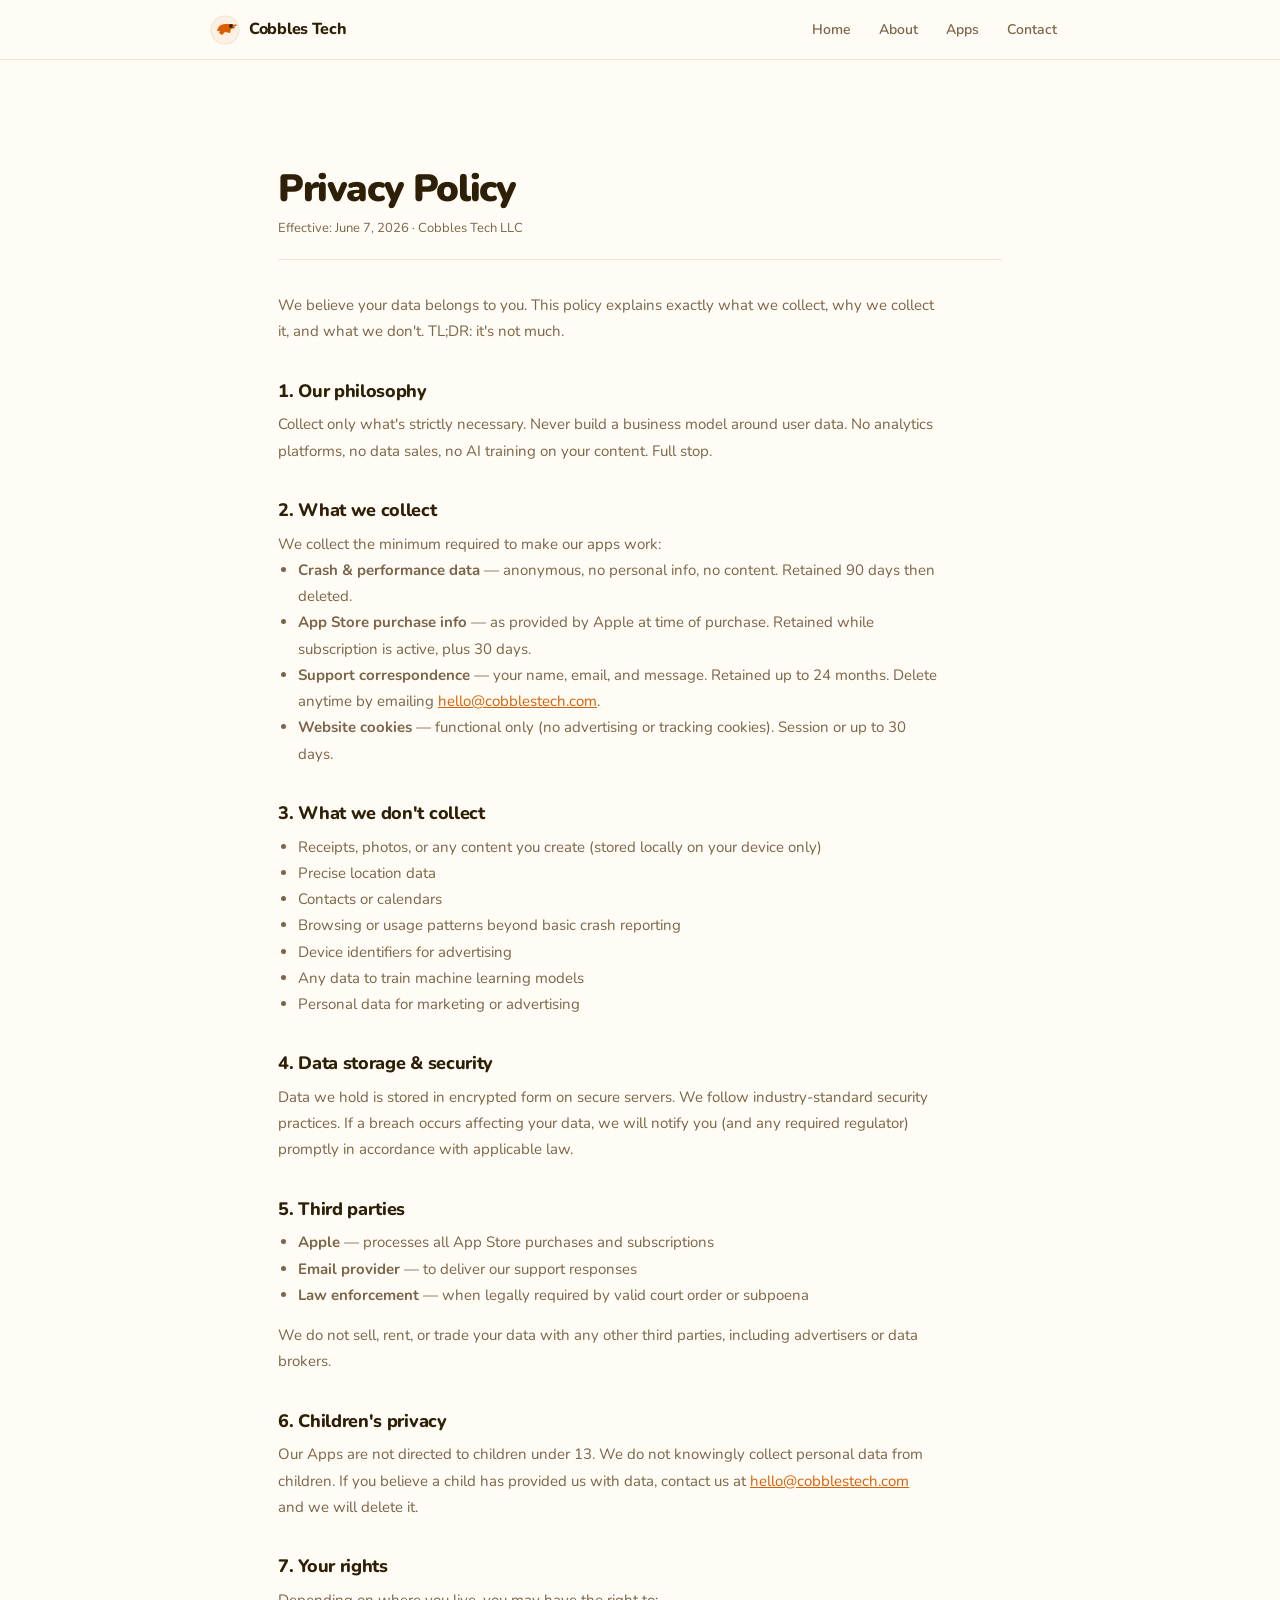
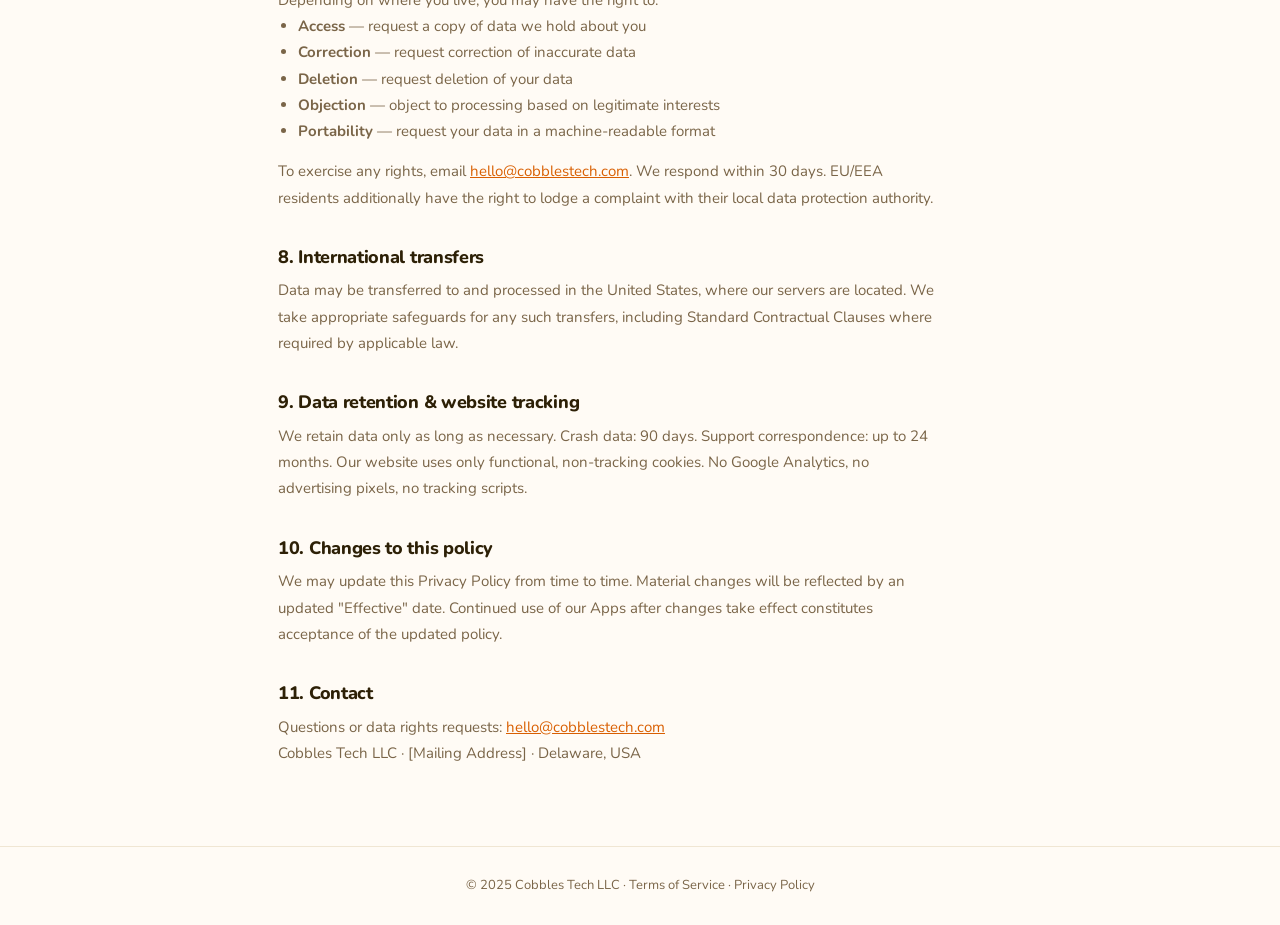
==== privacy.html @ bfa4f5b2 "Update effective date in privacy policy" ====
<!DOCTYPE html>
<html lang="en">
<head>
  <meta charset="UTF-8">
  <meta name="viewport" content="width=device-width, initial-scale=1.0">
  <title>Privacy Policy — Cobbles Tech</title>
  <meta name="description" content="Privacy Policy for Cobbles Tech LLC — what we collect, what we don't, and how we keep your data safe.">
  <link rel="preconnect" href="https://fonts.googleapis.com">
  <link href="https://fonts.googleapis.com/css2?family=Nunito:wght@400;500;600;700;800;900&display=swap" rel="stylesheet">
  <link rel="stylesheet" href="styles.css">
  <link rel="icon" href="data:image/svg+xml,<svg xmlns='http://www.w3.org/2000/svg' viewBox='0 0 32 32'><circle cx='16' cy='16' r='16' fill='%23D95F02'/><text y='22' x='4' font-size='18'>🐦</text></svg>">
</head>
<body>

<nav>
  <div class="nav-inner">
    <a href="index.html" class="nav-logo">
      <svg class="nav-logo-icon" viewBox="0 0 30 30" fill="none">
        <circle cx="15" cy="15" r="14" fill="#FEF0E3" stroke="#F0E6D3" stroke-width="1.2"/>
        <path d="M7 17c0-4.4 3.6-8 8-8h8l2 4-4 1-1 4-5-1-3 3-3-2 1-2H7z" fill="#D95F02"/>
        <circle cx="21" cy="11" r="2" fill="#2D2006"/>
        <path d="M23 11l3-1" stroke="#D95F02" stroke-width="1.4" stroke-linecap="round"/>
      </svg>
      Cobbles Tech
    </a>
    <ul class="nav-links">
      <li><a href="index.html">Home</a></li>
      <li><a href="index.html#about">About</a></li>
      <li><a href="index.html#apps">Apps</a></li>
      <li><a href="index.html#contact">Contact</a></li>
    </ul>
  </div>
</nav>

<div class="page-wrap">
<div style="max-width:780px;margin:0 auto;padding:calc(var(--nav-h) + 48px) 28px 80px;">

  <h1 style="font-size:38px;margin-bottom:8px;">Privacy Policy</h1>
  <p style="font-size:13px;color:var(--text-muted);margin-bottom:32px;padding-bottom:20px;border-bottom:1px solid var(--border);">
    Effective: June 7, 2026 · Cobbles Tech LLC
  </p>

  <div style="font-size:15px;color:var(--text-muted);line-height:1.75;max-width:660px;">

    <p>We believe your data belongs to you. This policy explains exactly what we collect, why we collect it, and what we don't. TL;DR: it's not much.</p>

    <h2 style="font-size:18px;font-weight:800;letter-spacing:-0.3px;color:var(--text);margin-top:36px;margin-bottom:10px;">1. Our philosophy</h2>
    <p>Collect only what's strictly necessary. Never build a business model around user data. No analytics platforms, no data sales, no AI training on your content. Full stop.</p>

    <h2 style="font-size:18px;font-weight:800;letter-spacing:-0.3px;color:var(--text);margin-top:36px;margin-bottom:10px;">2. What we collect</h2>
    <p>We collect the minimum required to make our apps work:</p>
    <ul style="padding-left:20px;margin-bottom:14px;">
      <li><strong>Crash & performance data</strong> — anonymous, no personal info, no content. Retained 90 days then deleted.</li>
      <li><strong>App Store purchase info</strong> — as provided by Apple at time of purchase. Retained while subscription is active, plus 30 days.</li>
      <li><strong>Support correspondence</strong> — your name, email, and message. Retained up to 24 months. Delete anytime by emailing <a href="mailto:hello@cobblestech.com" style="color:var(--accent);">hello@cobblestech.com</a>.</li>
      <li><strong>Website cookies</strong> — functional only (no advertising or tracking cookies). Session or up to 30 days.</li>
    </ul>

    <h2 style="font-size:18px;font-weight:800;letter-spacing:-0.3px;color:var(--text);margin-top:36px;margin-bottom:10px;">3. What we don't collect</h2>
    <ul style="padding-left:20px;margin-bottom:14px;">
      <li>Receipts, photos, or any content you create (stored locally on your device only)</li>
      <li>Precise location data</li>
      <li>Contacts or calendars</li>
      <li>Browsing or usage patterns beyond basic crash reporting</li>
      <li>Device identifiers for advertising</li>
      <li>Any data to train machine learning models</li>
      <li>Personal data for marketing or advertising</li>
    </ul>

    <h2 style="font-size:18px;font-weight:800;letter-spacing:-0.3px;color:var(--text);margin-top:36px;margin-bottom:10px;">4. Data storage & security</h2>
    <p>Data we hold is stored in encrypted form on secure servers. We follow industry-standard security practices. If a breach occurs affecting your data, we will notify you (and any required regulator) promptly in accordance with applicable law.</p>

    <h2 style="font-size:18px;font-weight:800;letter-spacing:-0.3px;color:var(--text);margin-top:36px;margin-bottom:10px;">5. Third parties</h2>
    <ul style="padding-left:20px;margin-bottom:14px;">
      <li><strong>Apple</strong> — processes all App Store purchases and subscriptions</li>
      <li><strong>Email provider</strong> — to deliver our support responses</li>
      <li><strong>Law enforcement</strong> — when legally required by valid court order or subpoena</li>
    </ul>
    <p>We do not sell, rent, or trade your data with any other third parties, including advertisers or data brokers.</p>

    <h2 style="font-size:18px;font-weight:800;letter-spacing:-0.3px;color:var(--text);margin-top:36px;margin-bottom:10px;">6. Children's privacy</h2>
    <p>Our Apps are not directed to children under 13. We do not knowingly collect personal data from children. If you believe a child has provided us with data, contact us at <a href="mailto:hello@cobblestech.com" style="color:var(--accent);">hello@cobblestech.com</a> and we will delete it.</p>

    <h2 style="font-size:18px;font-weight:800;letter-spacing:-0.3px;color:var(--text);margin-top:36px;margin-bottom:10px;">7. Your rights</h2>
    <p>Depending on where you live, you may have the right to:</p>
    <ul style="padding-left:20px;margin-bottom:14px;">
      <li><strong>Access</strong> — request a copy of data we hold about you</li>
      <li><strong>Correction</strong> — request correction of inaccurate data</li>
      <li><strong>Deletion</strong> — request deletion of your data</li>
      <li><strong>Objection</strong> — object to processing based on legitimate interests</li>
      <li><strong>Portability</strong> — request your data in a machine-readable format</li>
    </ul>
    <p>To exercise any rights, email <a href="mailto:hello@cobblestech.com" style="color:var(--accent);">hello@cobblestech.com</a>. We respond within 30 days. EU/EEA residents additionally have the right to lodge a complaint with their local data protection authority.</p>

    <h2 style="font-size:18px;font-weight:800;letter-spacing:-0.3px;color:var(--text);margin-top:36px;margin-bottom:10px;">8. International transfers</h2>
    <p>Data may be transferred to and processed in the United States, where our servers are located. We take appropriate safeguards for any such transfers, including Standard Contractual Clauses where required by applicable law.</p>

    <h2 style="font-size:18px;font-weight:800;letter-spacing:-0.3px;color:var(--text);margin-top:36px;margin-bottom:10px;">9. Data retention & website tracking</h2>
    <p>We retain data only as long as necessary. Crash data: 90 days. Support correspondence: up to 24 months. Our website uses only functional, non-tracking cookies. No Google Analytics, no advertising pixels, no tracking scripts.</p>

    <h2 style="font-size:18px;font-weight:800;letter-spacing:-0.3px;color:var(--text);margin-top:36px;margin-bottom:10px;">10. Changes to this policy</h2>
    <p>We may update this Privacy Policy from time to time. Material changes will be reflected by an updated "Effective" date. Continued use of our Apps after changes take effect constitutes acceptance of the updated policy.</p>

    <h2 style="font-size:18px;font-weight:800;letter-spacing:-0.3px;color:var(--text);margin-top:36px;margin-bottom:10px;">11. Contact</h2>
    <p>Questions or data rights requests: <a href="mailto:hello@cobblestech.com" style="color:var(--accent);">hello@cobblestech.com</a></p>
    <p>Cobbles Tech LLC · [Mailing Address] · Delaware, USA</p>

  </div>
</div>
</div>

<footer>
  <p>© 2025 Cobbles Tech LLC · <a href="terms.html">Terms of Service</a> · <a href="privacy.html">Privacy Policy</a></p>
</footer>

<script src="main.js"></script>
</body>
</html>
---- styles.css ----
/* ─── Reset ──────────────────────────────────────────────── */
*, *::before, *::after { box-sizing: border-box; margin: 0; padding: 0; }

:root {
  --bg: #FFFBF5;
  --surface: #FFFFFF;
  --surface-2: #FFF8EE;
  --border: #F0E6D3;
  --text: #2D2006;
  --text-muted: #7A6548;
  --text-light: #A89070;
  --accent: #D95F02;
  --accent-hover: #BF5000;
  --accent-light: #FEF0E3;
  --accent-mid: rgba(217,95,2,0.12);
  --nav-bg: rgba(255,251,245,0.93);
  --font: 'Nunito', -apple-system, BlinkMacSystemFont, sans-serif;
  --radius: 16px;
  --radius-sm: 10px;
  --nav-h: 60px;
  --max-w: 860px;
  --section-pad: 80px;
}

html { scroll-behavior: smooth; scroll-padding-top: calc(var(--nav-h) + 16px); }

body {
  font-family: var(--font);
  background: var(--bg);
  color: var(--text);
  line-height: 1.65;
  -webkit-font-smoothing: antialiased;
}

/* ─── Navigation ─────────────────────────────────────────── */
nav {
  position: fixed;
  top: 0; left: 0; right: 0;
  height: var(--nav-h);
  background: var(--nav-bg);
  backdrop-filter: blur(12px);
  -webkit-backdrop-filter: blur(12px);
  border-bottom: 1px solid var(--border);
  z-index: 100;
  display: flex;
  align-items: center;
  padding: 0 28px;
}

.nav-inner {
  max-width: var(--max-w);
  margin: 0 auto;
  width: 100%;
  display: flex;
  align-items: center;
  justify-content: space-between;
}

.nav-logo {
  display: flex;
  align-items: center;
  gap: 9px;
  font-size: 16px;
  font-weight: 800;
  color: var(--text);
  text-decoration: none;
  letter-spacing: -0.3px;
}

.nav-logo-icon {
  width: 30px;
  height: 30px;
}

.nav-links {
  display: flex;
  gap: 2px;
  list-style: none;
}

.nav-links a {
  font-size: 14px;
  font-weight: 600;
  color: var(--text-muted);
  text-decoration: none;
  padding: 6px 13px;
  border-radius: var(--radius-sm);
  transition: color 0.15s, background 0.15s;
}

.nav-links a:hover { color: var(--text); background: var(--surface); }
.nav-links a.active { color: var(--accent); background: var(--accent-light); }

/* ─── Layout helpers ─────────────────────────────────────── */
.page-wrap { padding-top: var(--nav-h); }

.container {
  max-width: var(--max-w);
  margin: 0 auto;
  padding: 0 28px;
}

/* ─── Section base ───────────────────────────────────────── */
section { padding: var(--section-pad) 0; }

/* ─── Hero ───────────────────────────────────────────────── */
#hero {
  padding: 100px 0 72px;
  text-align: center;
}

.hero-badge {
  display: inline-flex;
  align-items: center;
  gap: 6px;
  background: var(--accent-light);
  color: var(--accent);
  font-size: 11px;
  font-weight: 800;
  letter-spacing:  0.8px;
  text-transform: uppercase;
  padding: 5px 14px;
  border-radius: 50px;
  margin-bottom: 24px;
  border: 1.5px solid rgba(217,95,2,0.2);
}

.hero-mascot {
  margin: 0 auto 24px;
  width: 100px;
  height: 100px;
}

h1 {
  font-size: 48px;
  font-weight: 900;
  letter-spacing: -1.4px;
  line-height: 1.1;
  margin-bottom: 16px;
}

.hero-sub {
  font-size: 19px;
  color: var(--text-muted);
  max-width: 480px;
  margin: 0 auto 32px;
  line-height: 1.6;
  font-weight: 500;
}

/* ─── Buttons ────────────────────────────────────────────── */
.btn {
  display: inline-flex;
  align-items: center;
  gap: 8px;
  padding: 11px 22px;
  border-radius: 50px;
  font-size: 15px;
  font-weight: 700;
  text-decoration: none;
  transition: background 0.15s, transform 0.1s, box-shadow 0.15s;
  cursor: pointer;
  border: none;
  font-family: var(--font);
}

.btn-primary {
  background: var(--accent);
  color: #fff;
  box-shadow: 0 2px 10px rgba(217,95,2,0.28);
}
.btn-primary:hover {
  background: var(--accent-hover);
  text-decoration: none;
  transform: translateY(-1px);
  box-shadow: 0 4px 16px rgba(217,95,2,0.35);
}

.btn-outline {
  background: transparent;
  color: var(--text);
  border: 2px solid var(--border);
}
.btn-outline:hover {
  background: var(--surface);
  border-color: #d4c0a0;
  text-decoration: none;
}

.btn-group { display: flex; flex-wrap: wrap; gap: 10px; margin-top: 28px; }

/* ─── Section headings ───────────────────────────────────── */
.section-label {
  display: inline-flex;
  align-items: center;
  gap: 6px;
  font-size: 11px;
  font-weight: 800;
  letter-spacing: 0.8px;
  text-transform: uppercase;
  color: var(--accent);
  margin-bottom: 10px;
}

h2 {
  font-size: 32px;
  font-weight: 900;
  letter-spacing: -0.8px;
  line-height: 1.15;
  color: var(--text);
  margin-bottom: 14px;
}

.section-lead {
  font-size: 17px;
  color: var(--text-muted);
  line-height: 1.65;
  max-width: 560px;
  margin-bottom: 36px;
  font-weight: 500;
}

/* ─── About section ──────────────────────────────────────── */
#about { background: var(--surface); border-top: 1px solid var(--border); border-bottom: 1px solid var(--border); }

.about-body {
  display: grid;
  grid-template-columns: 1fr 1fr;
  gap: 48px;
  align-items: start;
}

.about-text p {
  font-size: 15px;
  color: var(--text-muted);
  line-height: 1.7;
  margin-bottom: 14px;
}
.about-text p:last-child { margin-bottom: 0; }

.values-grid {
  display: grid;
  grid-template-columns: 1fr 1fr;
  gap: 12px;
}

.value-card {
  background: var(--accent-light);
  border: 1.5px solid rgba(217,95,2,0.15);
  border-radius: var(--radius);
  padding: 18px 20px;
}

.value-card .value-icon { font-size: 22px; margin-bottom: 6px; }
.value-card .value-title { font-size: 14px; font-weight: 700; color: var(--text); margin-bottom: 4px; }
.value-card .value-desc { font-size: 13px; color: var(--text-muted); line-height: 1.5; margin-bottom: 0; }

/* ─── Apps section ───────────────────────────────────────── */
.app-hero {
  display: grid;
  grid-template-columns: auto 1fr;
  gap: 32px;
  align-items: start;
  background: var(--surface);
  border: 1.5px solid var(--border);
  border-radius: var(--radius);
  padding: 36px;
  margin-bottom: 32px;
}

.app-icon-wrap {
  width: 88px;
  height: 88px;
  border-radius: 20px;
  background: var(--accent-light);
  border: 1.5px solid rgba(217,95,2,0.2);
  display: flex;
  align-items: center;
  justify-content: center;
  flex-shrink: 0;
}

.app-meta-label {
  font-size: 11px;
  font-weight: 700;
  letter-spacing: 0.8px;
  text-transform: uppercase;
  color: var(--accent);
  margin-bottom: 4px;
}

.app-meta-name {
  font-size: 28px;
  font-weight: 900;
  letter-spacing: -0.6px;
  color: var(--text);
  margin-bottom: 8px;
}

.app-meta-desc {
  font-size: 15px;
  color: var(--text-muted);
  line-height: 1.6;
  margin-bottom: 20px;
}

.app-screenshots {
  display: flex;
  align-items: flex-end;
  gap: 12px;
  margin-top: 28px;
  flex-wrap: wrap;
}

.screenshot-frame {
  border-radius: 20px;
  border: 1.5px solid var(--border);
  background: var(--bg);
  width: 130px;
  aspect-ratio: 9/16;
  display: flex;
  align-items: center;
  justify-content: center;
  font-size: 38px;
  box-shadow: 0 4px 16px rgba(45,32,6,0.07);
}

.features-grid {
  display: grid;
  grid-template-columns: repeat(3, 1fr);
  gap: 12px;
}

.feature-card {
  background: var(--surface);
  border: 1.5px solid var(--border);
  border-radius: var(--radius);
  padding: 20px 22px;
  transition: border-color 0.15s, box-shadow 0.15s, transform 0.15s;
}
.feature-card:hover {
  border-color: var(--accent);
  box-shadow: 0 4px 14px rgba(217,95,2,0.1);
  transform: translateY(-2px);
}
.feature-card .feat-icon { font-size: 20px; margin-bottom: 8px; }
.feature-card .feat-title { font-size: 14px; font-weight: 700; color: var(--text); margin-bottom: 4px; }
.feature-card .feat-desc { font-size: 13px; color: var(--text-muted); line-height: 1.5; margin-bottom: 0; }

/* ─── Divider ────────────────────────────────────────────── */
.divider {
  border: none;
  border-top: 1px solid var(--border);
  margin: 0;
}

/* ─── Contact section ────────────────────────────────────── */
#contact { background: var(--surface-2); }

.contact-inner {
  background: var(--surface);
  border: 1.5px solid var(--border);
  border-radius: var(--radius);
  padding: 48px;
  text-align: center;
}

.contact-icon { font-size: 48px; margin-bottom: 16px; }

.contact-body h2 { margin-bottom: 10px; }

.contact-body p {
  font-size: 15px;
  color: var(--text-muted);
  max-width: 400px;
  margin: 0 auto 24px;
  line-height: 1.65;
}

.contact-email {
  display: inline-flex;
  align-items: center;
  gap: 8px;
  font-size: 18px;
  font-weight: 700;
  color: var(--accent);
  text-decoration: none;
  padding: 12px 24px;
  background: var(--accent-light);
  border: 1.5px solid rgba(217,95,2,0.2);
  border-radius: 50px;
  transition: background 0.15s, transform 0.1s;
}
.contact-email:hover { background: var(--accent-mid); text-decoration: none; transform: translateY(-1px); }

/* ─── Footer ─────────────────────────────────────────────── */
footer {
  border-top: 1px solid var(--border);
  padding: 28px;
  text-align: center;
}

footer p { font-size: 13px; color: var(--text-muted); }
footer a { color: var(--text-muted); text-decoration: none; }
footer a:hover { color: var(--accent); text-decoration: underline; }

/* ─── Responsive ─────────────────────────────────────────── */
@media (max-width: 700px) {
  :root { --section-pad: 56px; }
  h1 { font-size: 34px; }
  h2 { font-size: 26px; }
  .hero-sub { font-size: 17px; }
  .about-body { grid-template-columns: 1fr; gap: 28px; }
  .values-grid { grid-template-columns: 1fr 1fr; }
  .app-hero { grid-template-columns: 1fr; padding: 24px; }
  .features-grid { grid-template-columns: 1fr 1fr; }
  .contact-inner { padding: 32px 24px; }
}

@media (max-width: 480px) {
  .features-grid { grid-template-columns: 1fr; }
  .values-grid { grid-template-columns: 1fr; }
  .nav-links a { padding: 6px 9px; font-size: 13px; }
}
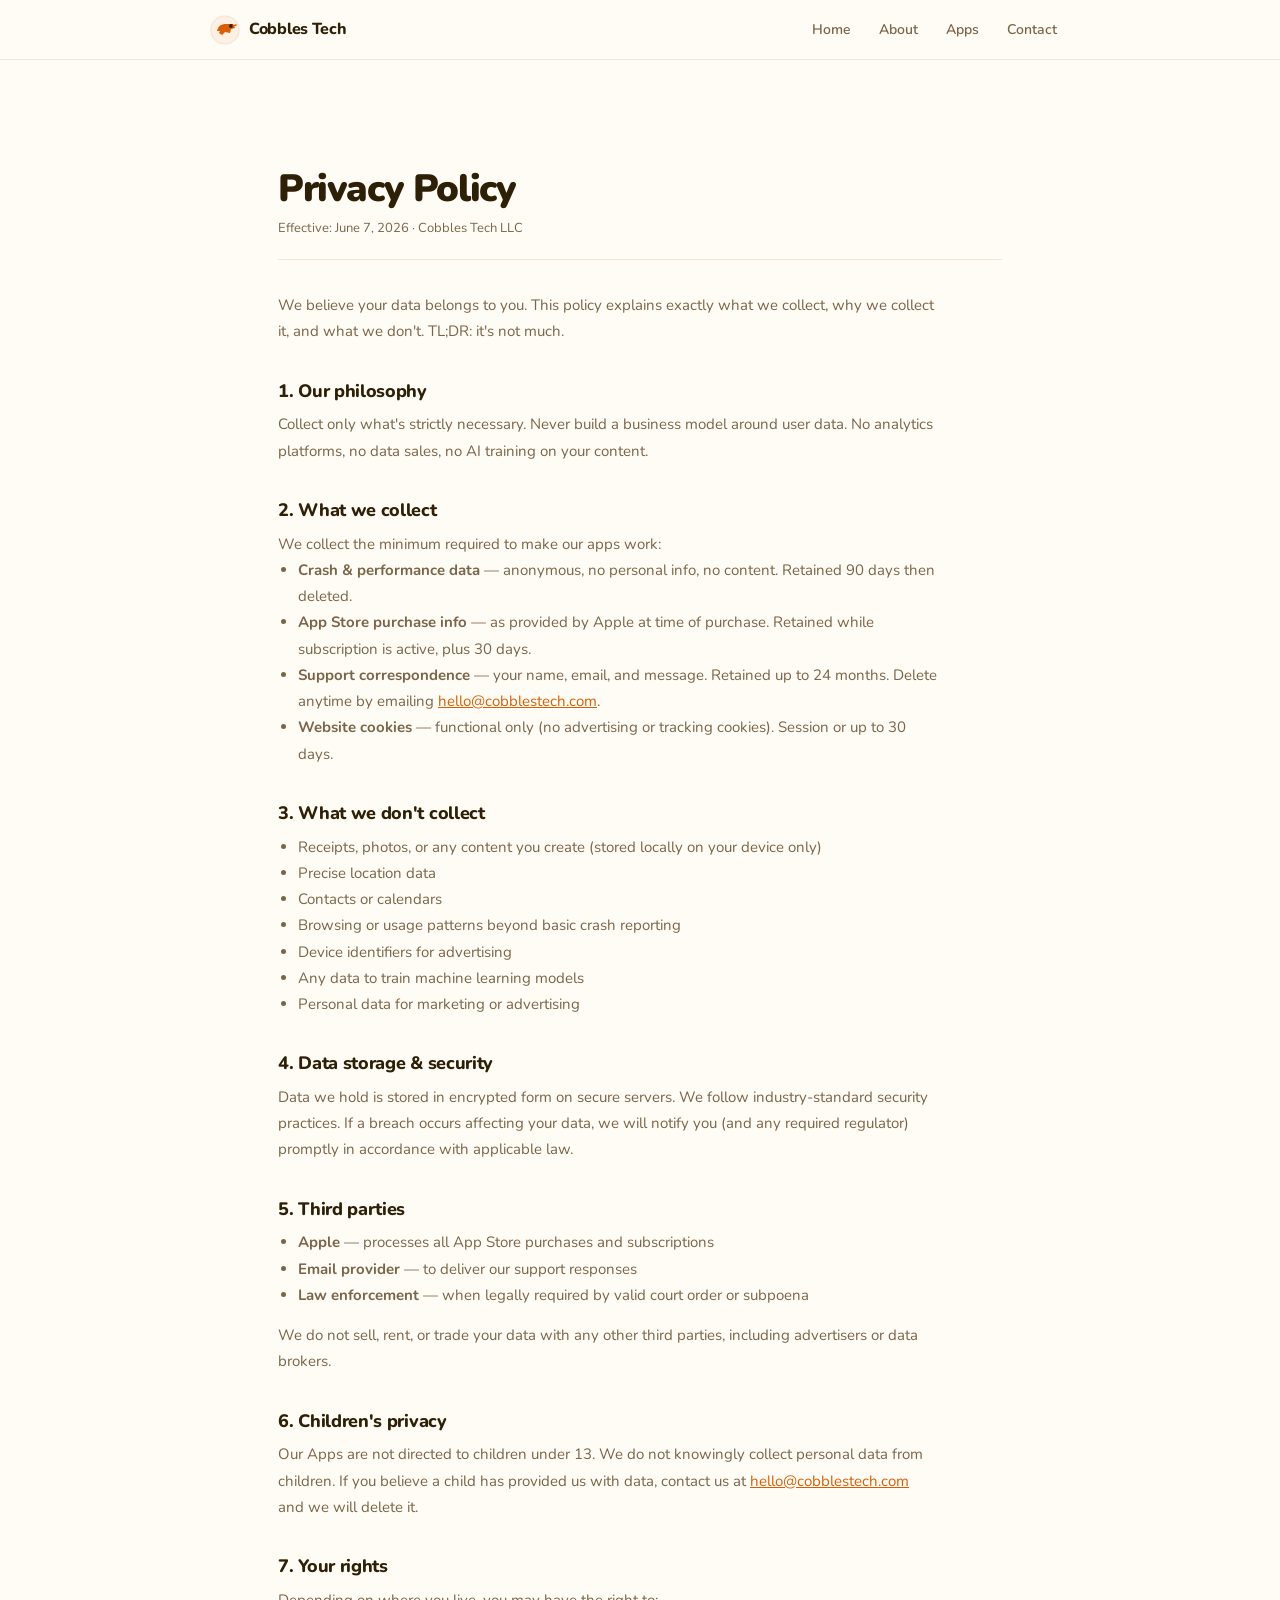
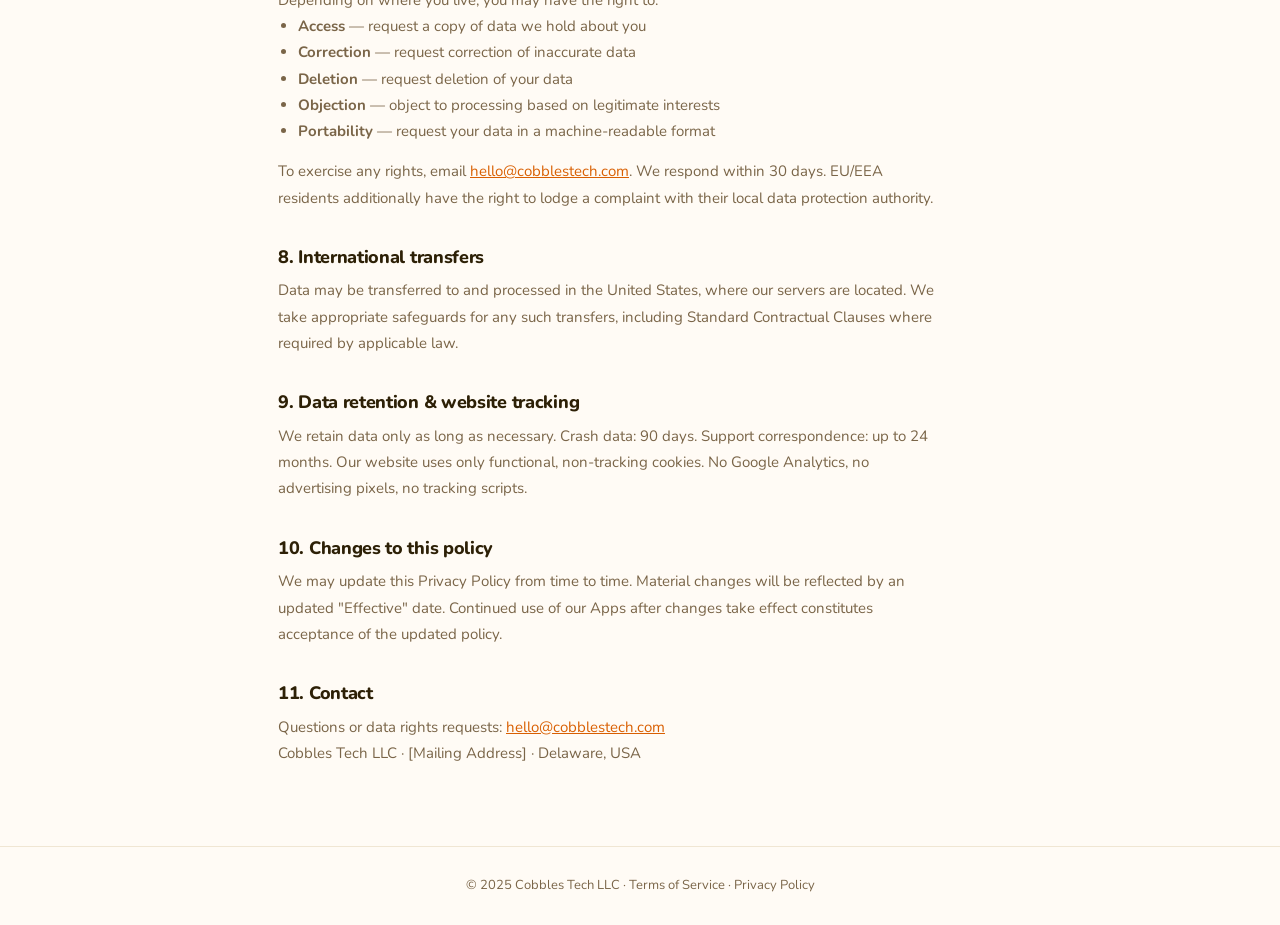
==== commit 60eb583f: "Fix formatting in privacy policy section" ====
--- a/privacy.html
+++ b/privacy.html
@@ -45,7 +45,7 @@
     <p>We believe your data belongs to you. This policy explains exactly what we collect, why we collect it, and what we don't. TL;DR: it's not much.</p>
 
     <h2 style="font-size:18px;font-weight:800;letter-spacing:-0.3px;color:var(--text);margin-top:36px;margin-bottom:10px;">1. Our philosophy</h2>
-    <p>Collect only what's strictly necessary. Never build a business model around user data. No analytics platforms, no data sales, no AI training on your content. Full stop.</p>
+    <p>Collect only what's strictly necessary. Never build a business model around user data. No analytics platforms, no data sales, no AI training on your content.</p>
 
     <h2 style="font-size:18px;font-weight:800;letter-spacing:-0.3px;color:var(--text);margin-top:36px;margin-bottom:10px;">2. What we collect</h2>
     <p>We collect the minimum required to make our apps work:</p>
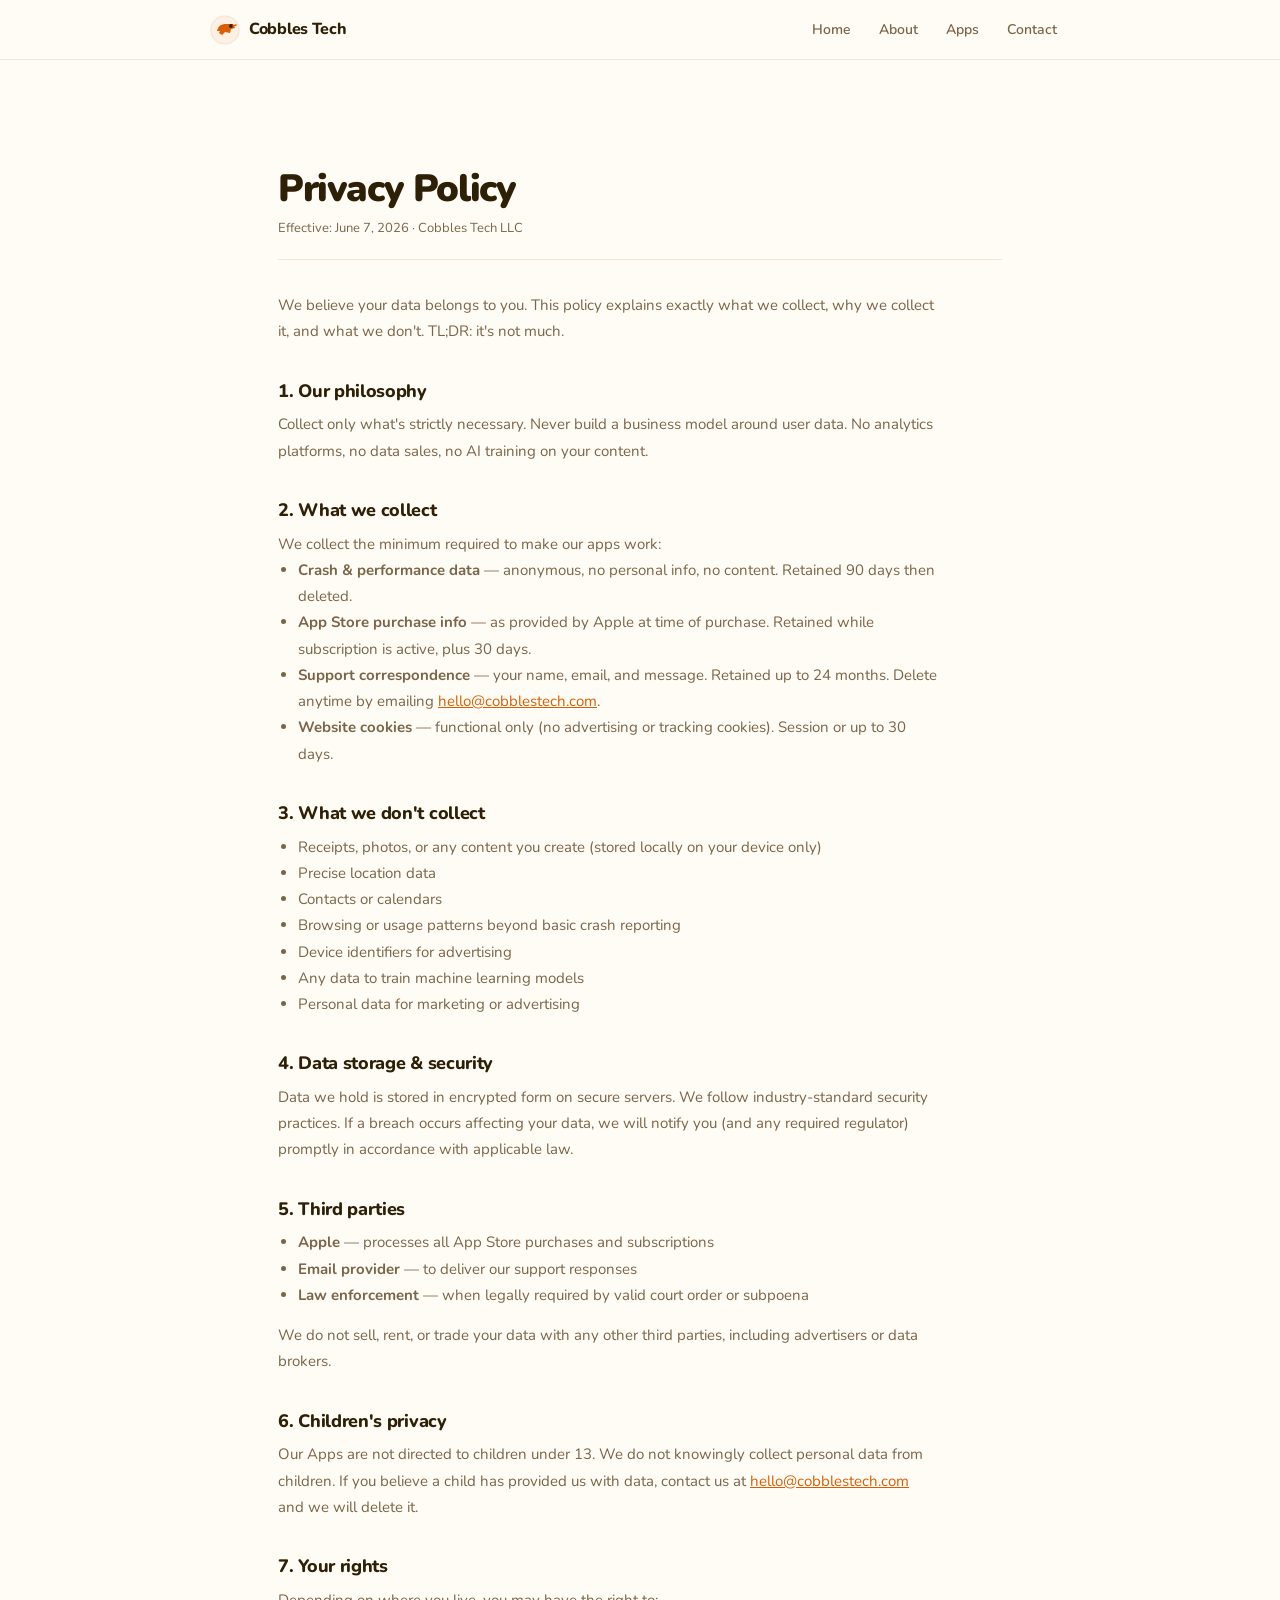
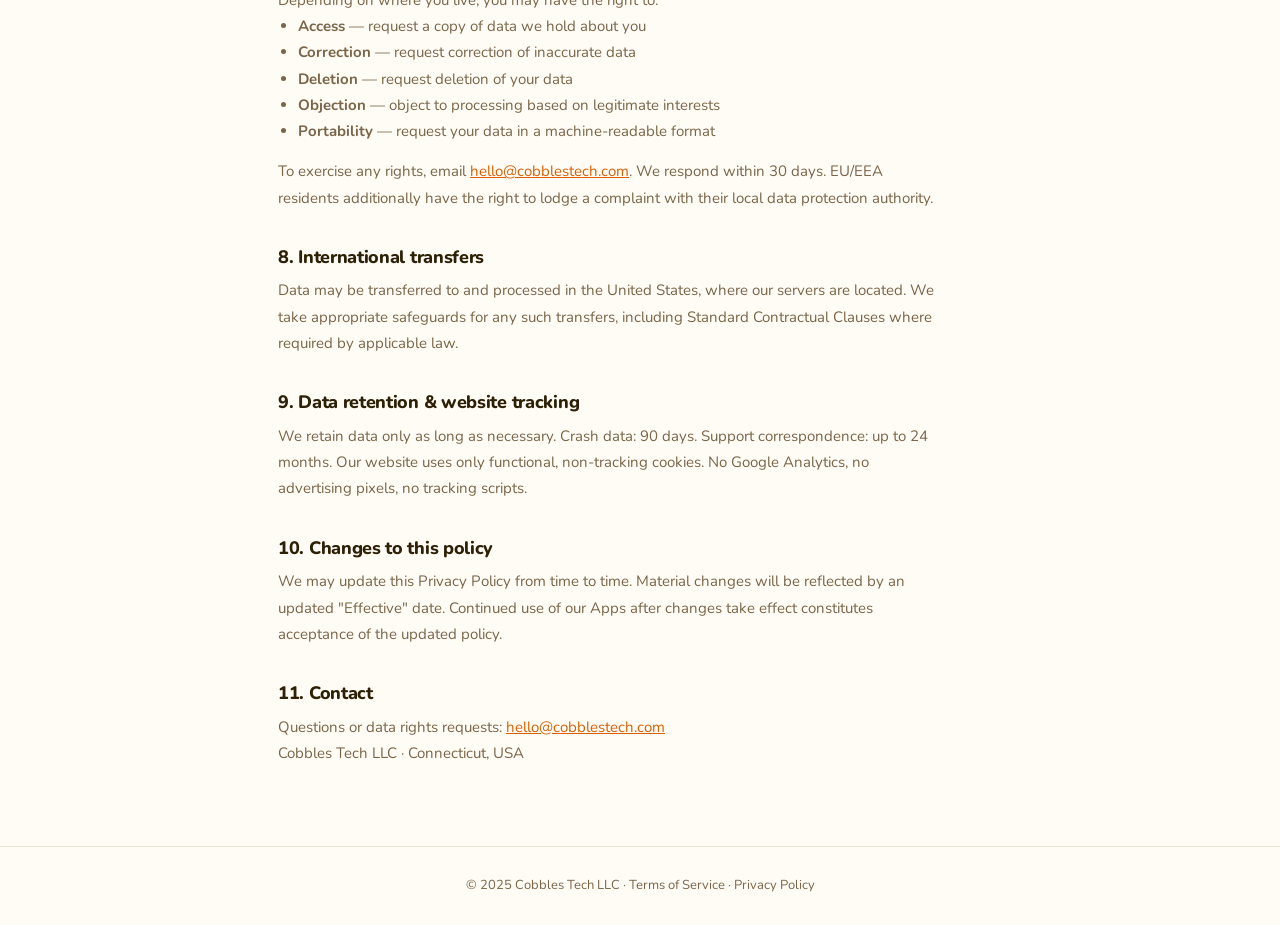
==== commit 62dbde70: "Update mailing address in privacy policy" ====
--- a/privacy.html
+++ b/privacy.html
@@ -103,7 +103,7 @@
 
     <h2 style="font-size:18px;font-weight:800;letter-spacing:-0.3px;color:var(--text);margin-top:36px;margin-bottom:10px;">11. Contact</h2>
     <p>Questions or data rights requests: <a href="mailto:hello@cobblestech.com" style="color:var(--accent);">hello@cobblestech.com</a></p>
-    <p>Cobbles Tech LLC · [Mailing Address] · Delaware, USA</p>
+    <p>Cobbles Tech LLC · Connecticut, USA</p>
 
   </div>
 </div>
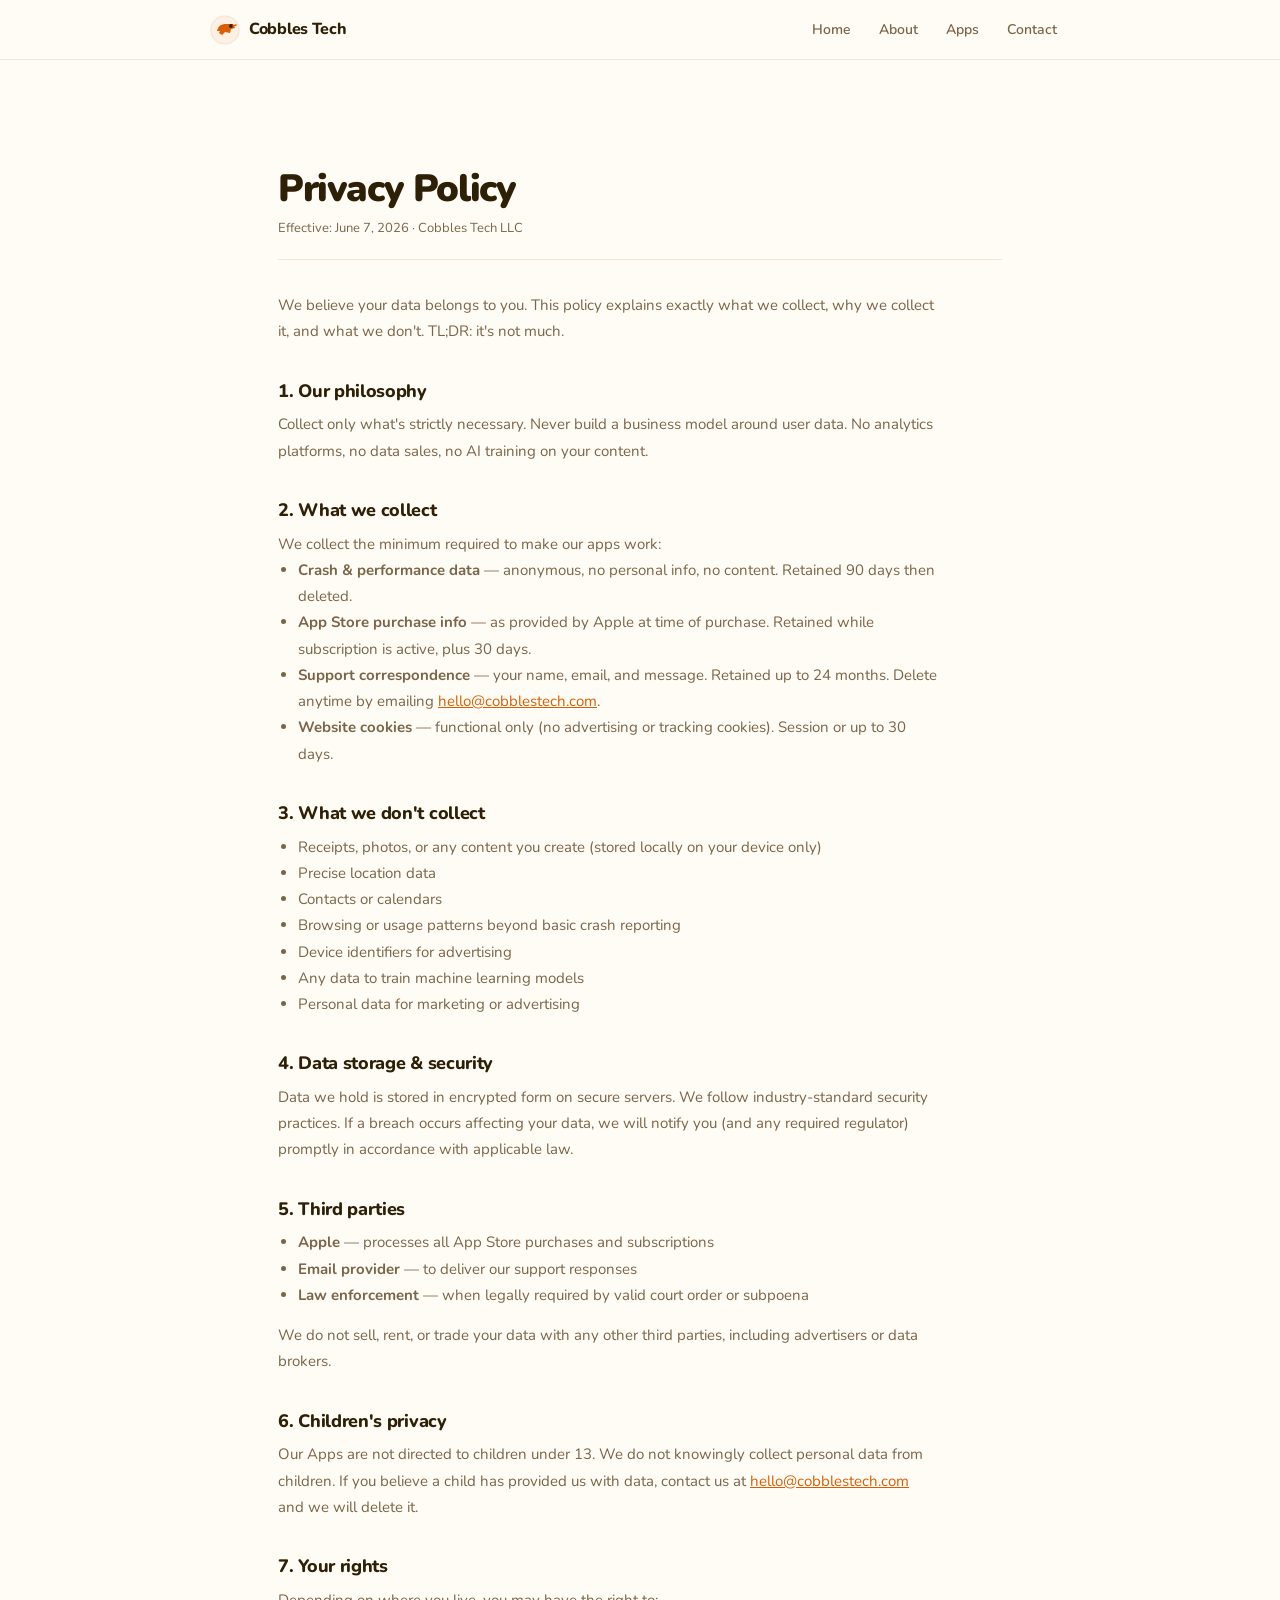
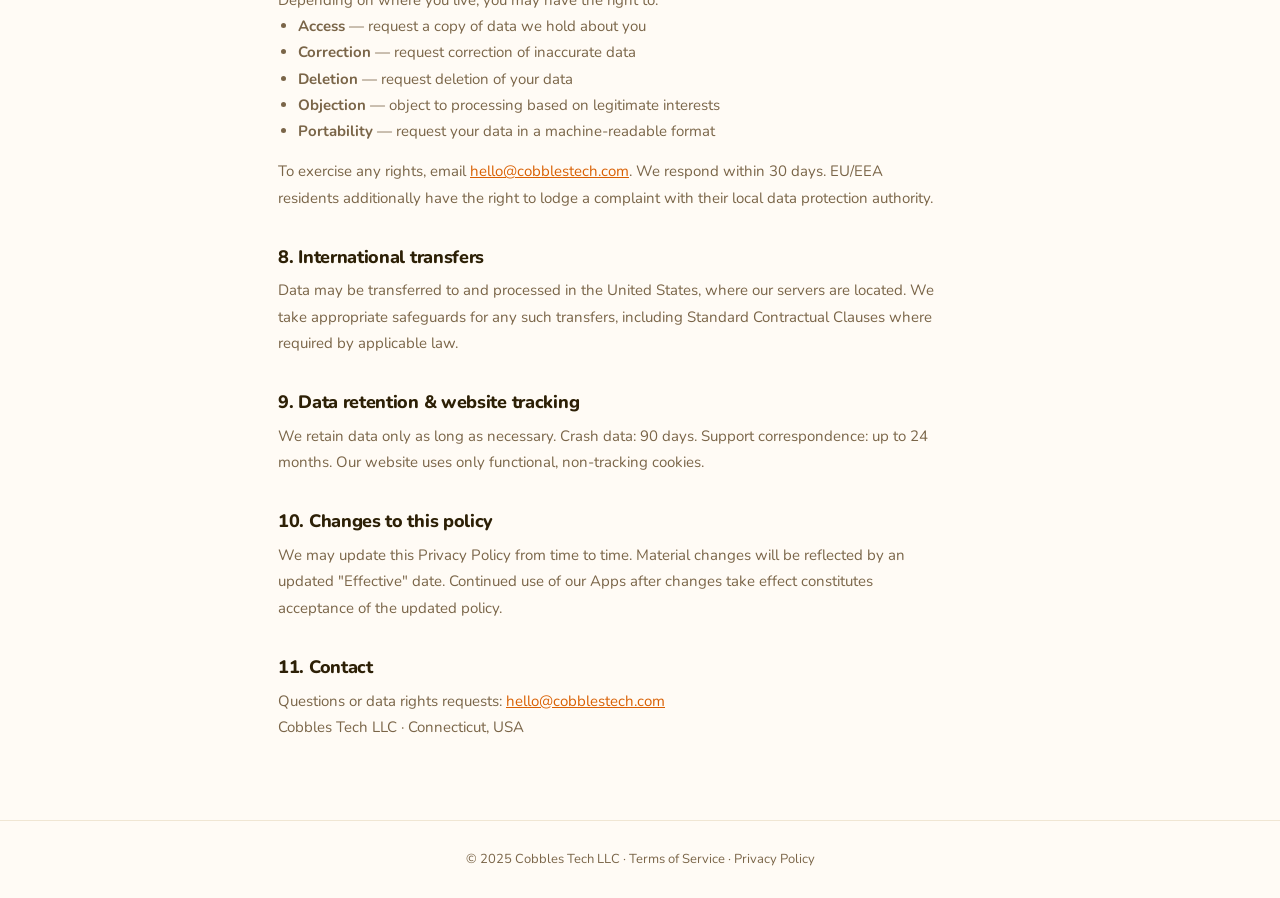
==== commit a54aa0f7: "Update data retention and tracking information Removed mention of tracking cookies and scripts." ====
--- a/privacy.html
+++ b/privacy.html
@@ -96,7 +96,7 @@
     <p>Data may be transferred to and processed in the United States, where our servers are located. We take appropriate safeguards for any such transfers, including Standard Contractual Clauses where required by applicable law.</p>
 
     <h2 style="font-size:18px;font-weight:800;letter-spacing:-0.3px;color:var(--text);margin-top:36px;margin-bottom:10px;">9. Data retention & website tracking</h2>
-    <p>We retain data only as long as necessary. Crash data: 90 days. Support correspondence: up to 24 months. Our website uses only functional, non-tracking cookies. No Google Analytics, no advertising pixels, no tracking scripts.</p>
+    <p>We retain data only as long as necessary. Crash data: 90 days. Support correspondence: up to 24 months. Our website uses only functional, non-tracking cookies.</p>
 
     <h2 style="font-size:18px;font-weight:800;letter-spacing:-0.3px;color:var(--text);margin-top:36px;margin-bottom:10px;">10. Changes to this policy</h2>
     <p>We may update this Privacy Policy from time to time. Material changes will be reflected by an updated "Effective" date. Continued use of our Apps after changes take effect constitutes acceptance of the updated policy.</p>
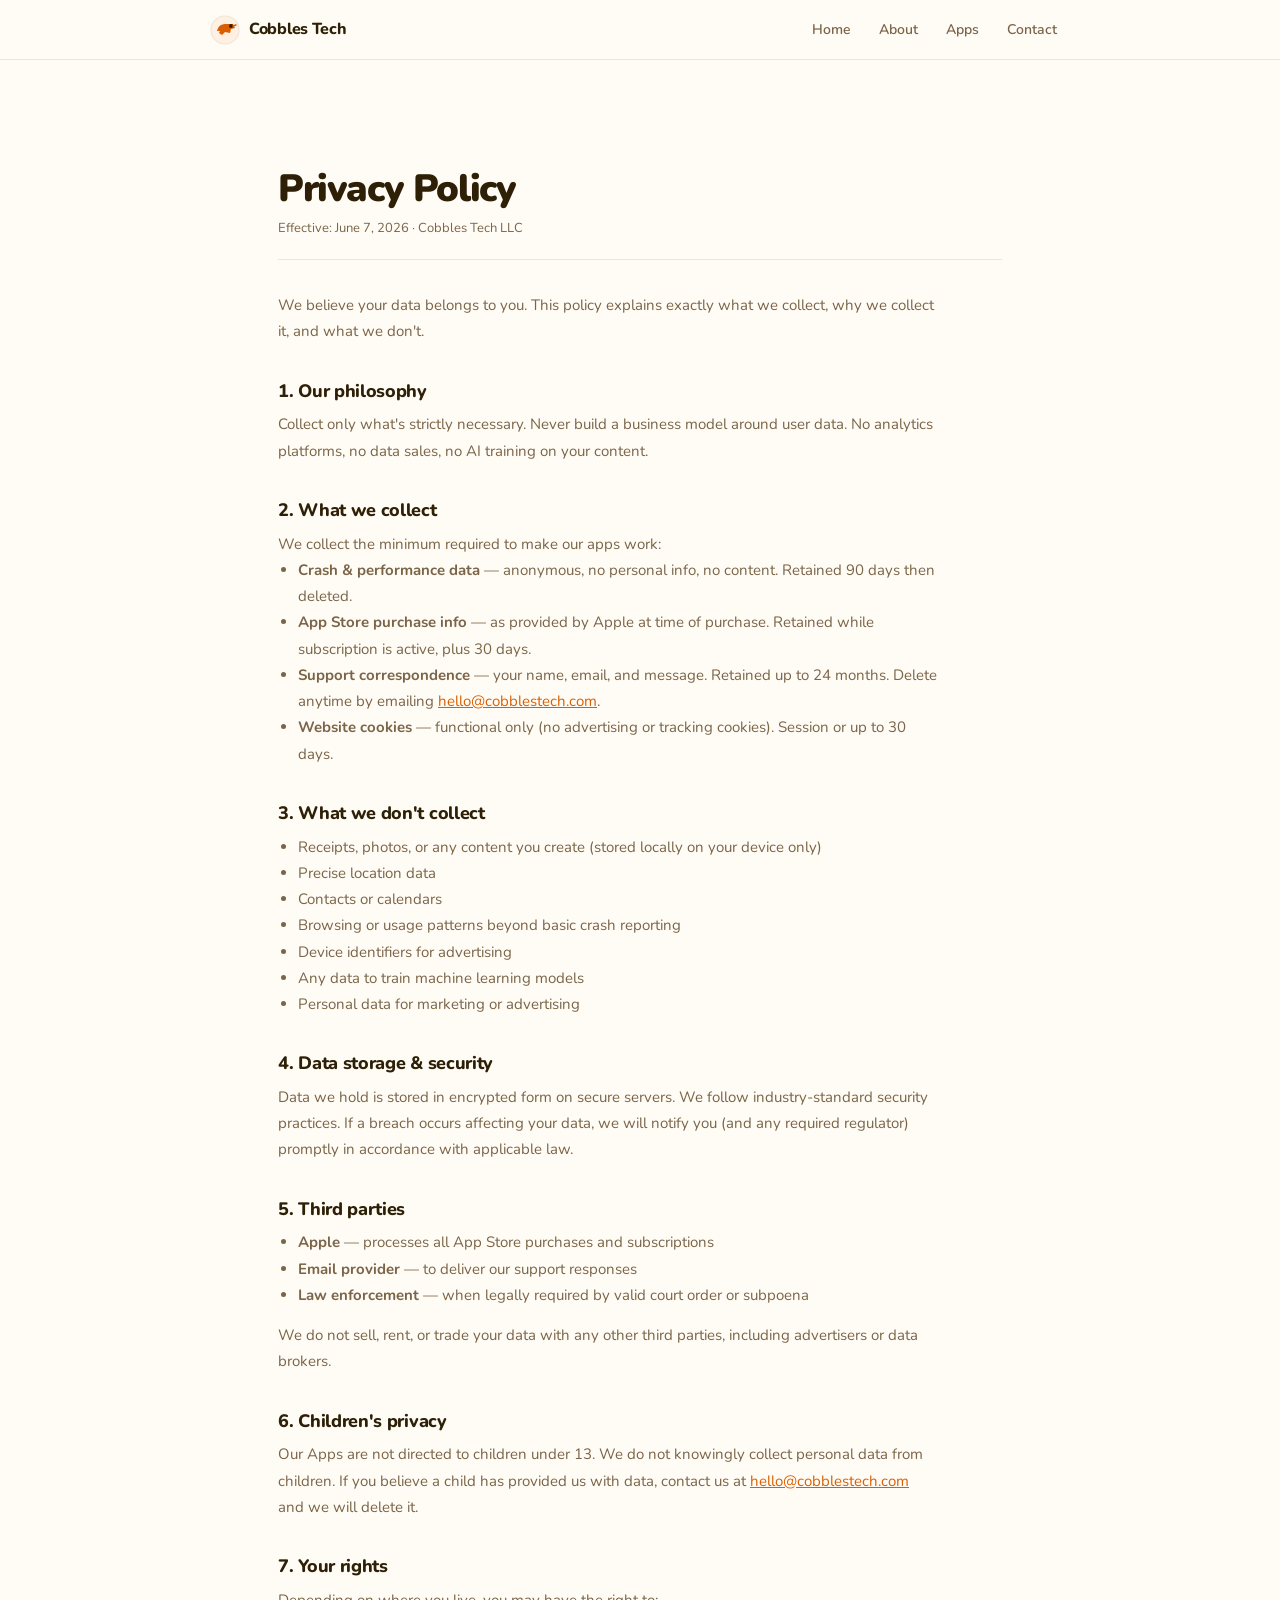
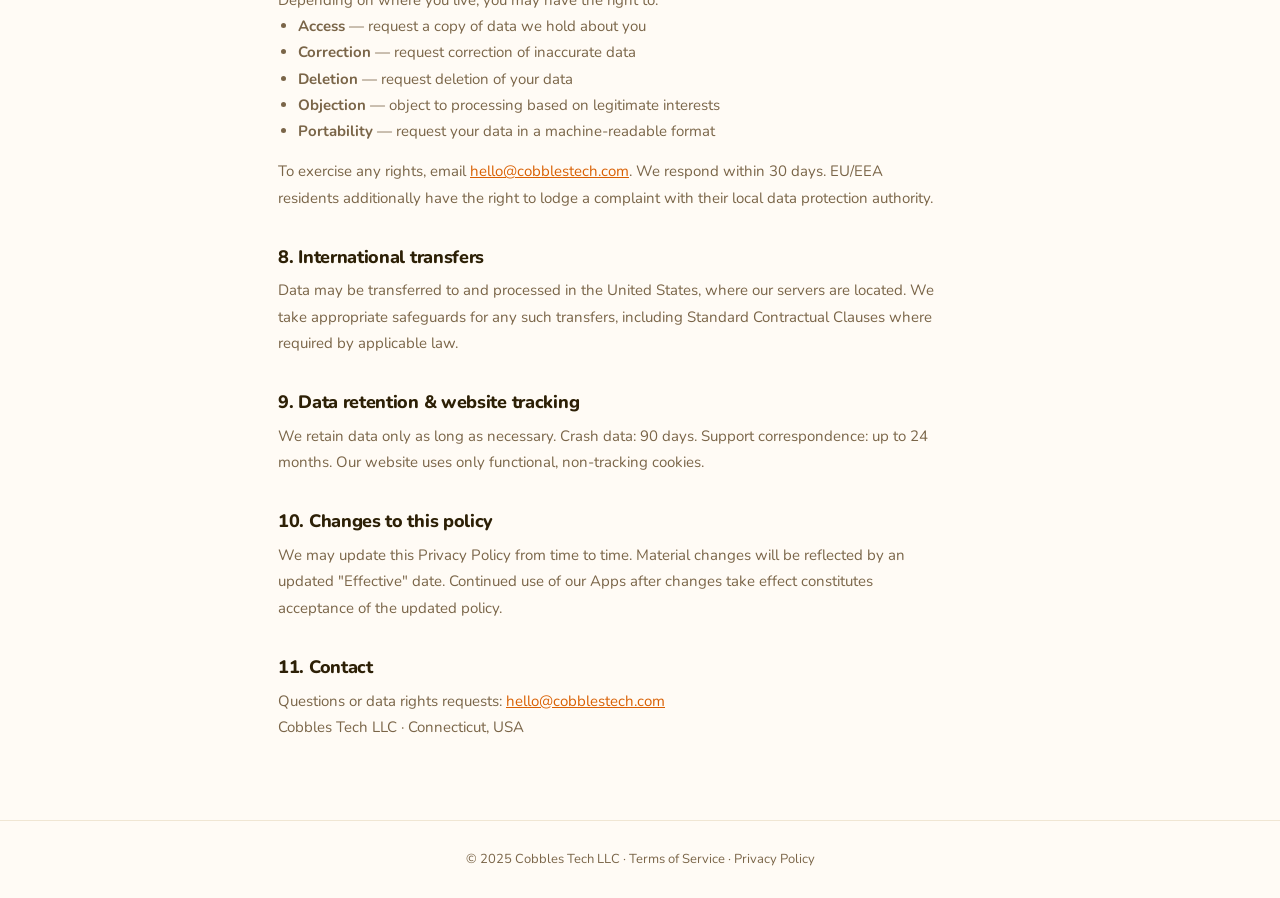
==== commit 2c620db7: "Remove TL;DR from privacy policy paragraph" ====
--- a/privacy.html
+++ b/privacy.html
@@ -42,7 +42,7 @@
 
   <div style="font-size:15px;color:var(--text-muted);line-height:1.75;max-width:660px;">
 
-    <p>We believe your data belongs to you. This policy explains exactly what we collect, why we collect it, and what we don't. TL;DR: it's not much.</p>
+    <p>We believe your data belongs to you. This policy explains exactly what we collect, why we collect it, and what we don't.</p>
 
     <h2 style="font-size:18px;font-weight:800;letter-spacing:-0.3px;color:var(--text);margin-top:36px;margin-bottom:10px;">1. Our philosophy</h2>
     <p>Collect only what's strictly necessary. Never build a business model around user data. No analytics platforms, no data sales, no AI training on your content.</p>
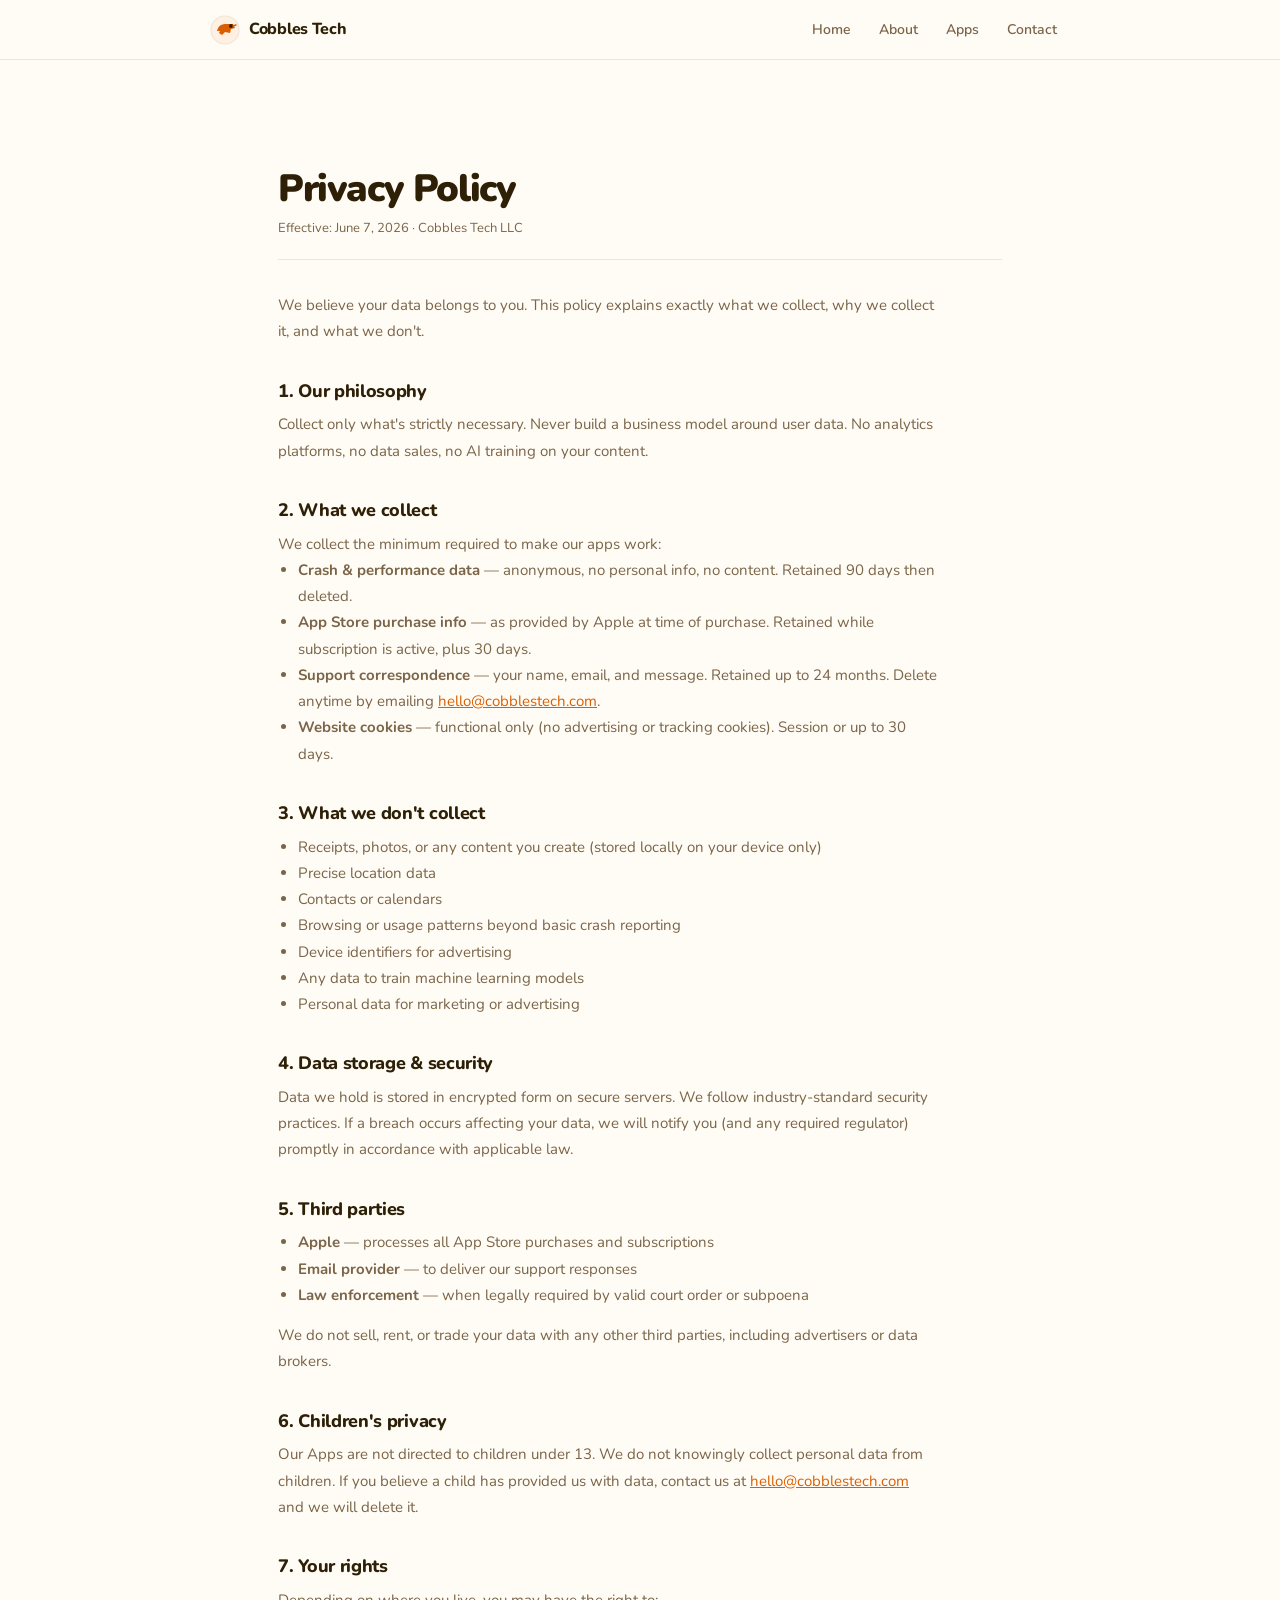
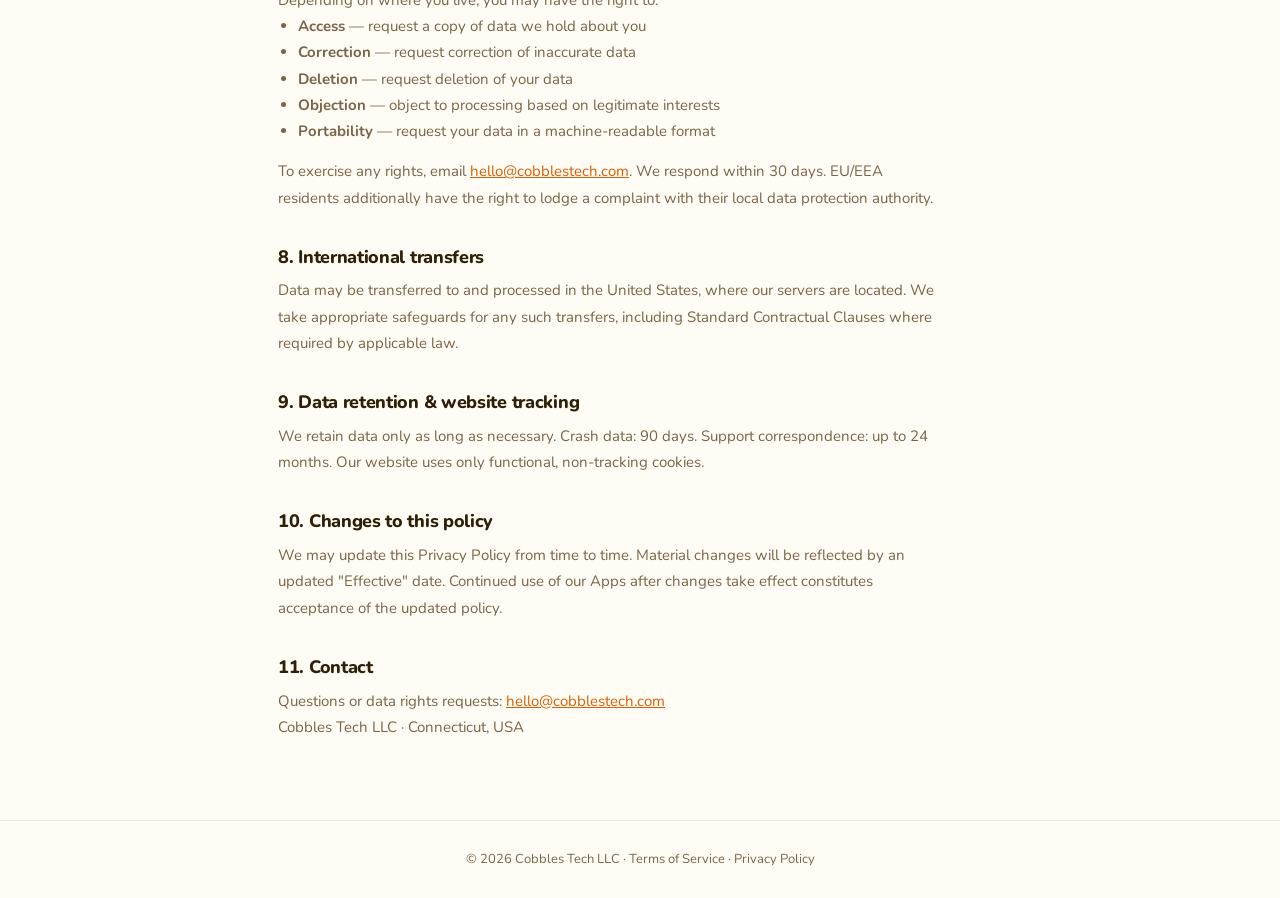
==== commit acc6ba5c: "Update footer copyright year to 2026" ====
--- a/privacy.html
+++ b/privacy.html
@@ -110,7 +110,7 @@
 </div>
 
 <footer>
-  <p>© 2025 Cobbles Tech LLC · <a href="terms.html">Terms of Service</a> · <a href="privacy.html">Privacy Policy</a></p>
+  <p>© 2026 Cobbles Tech LLC · <a href="terms.html">Terms of Service</a> · <a href="privacy.html">Privacy Policy</a></p>
 </footer>
 
 <script src="main.js"></script>
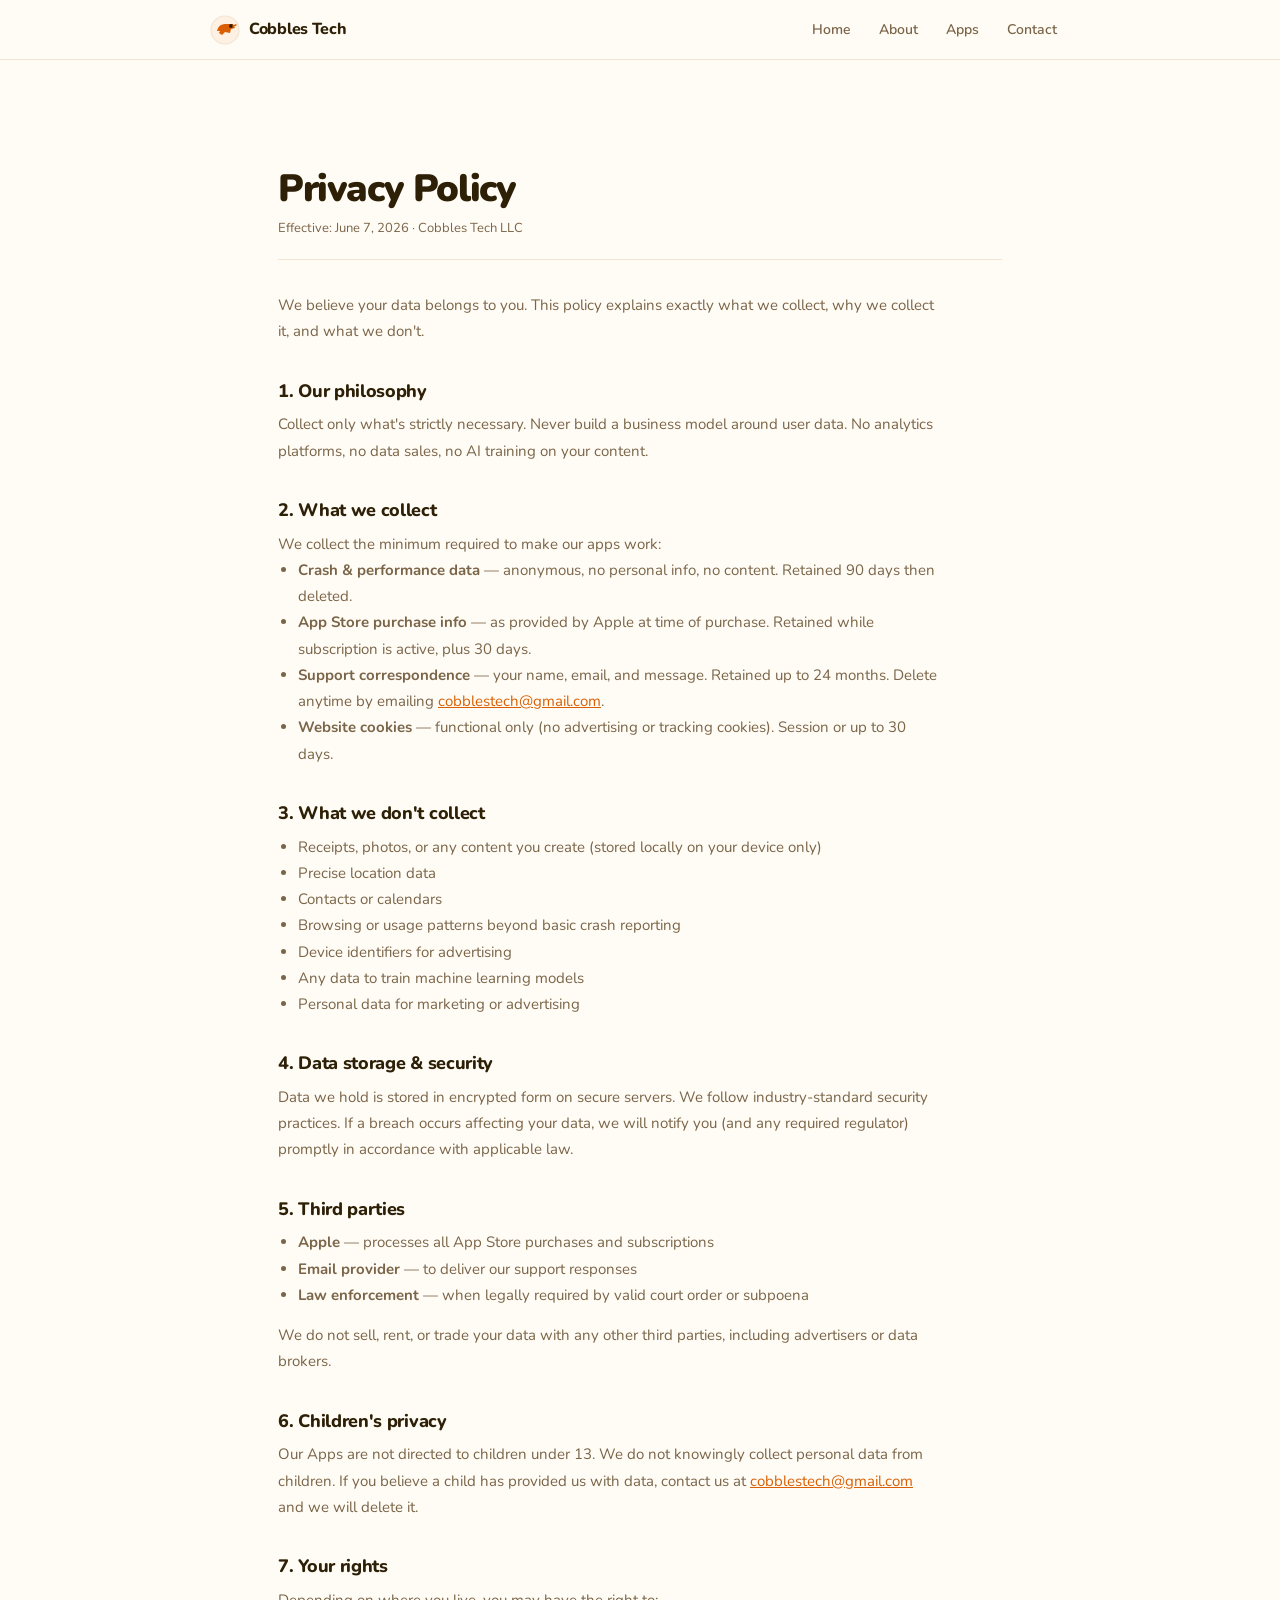
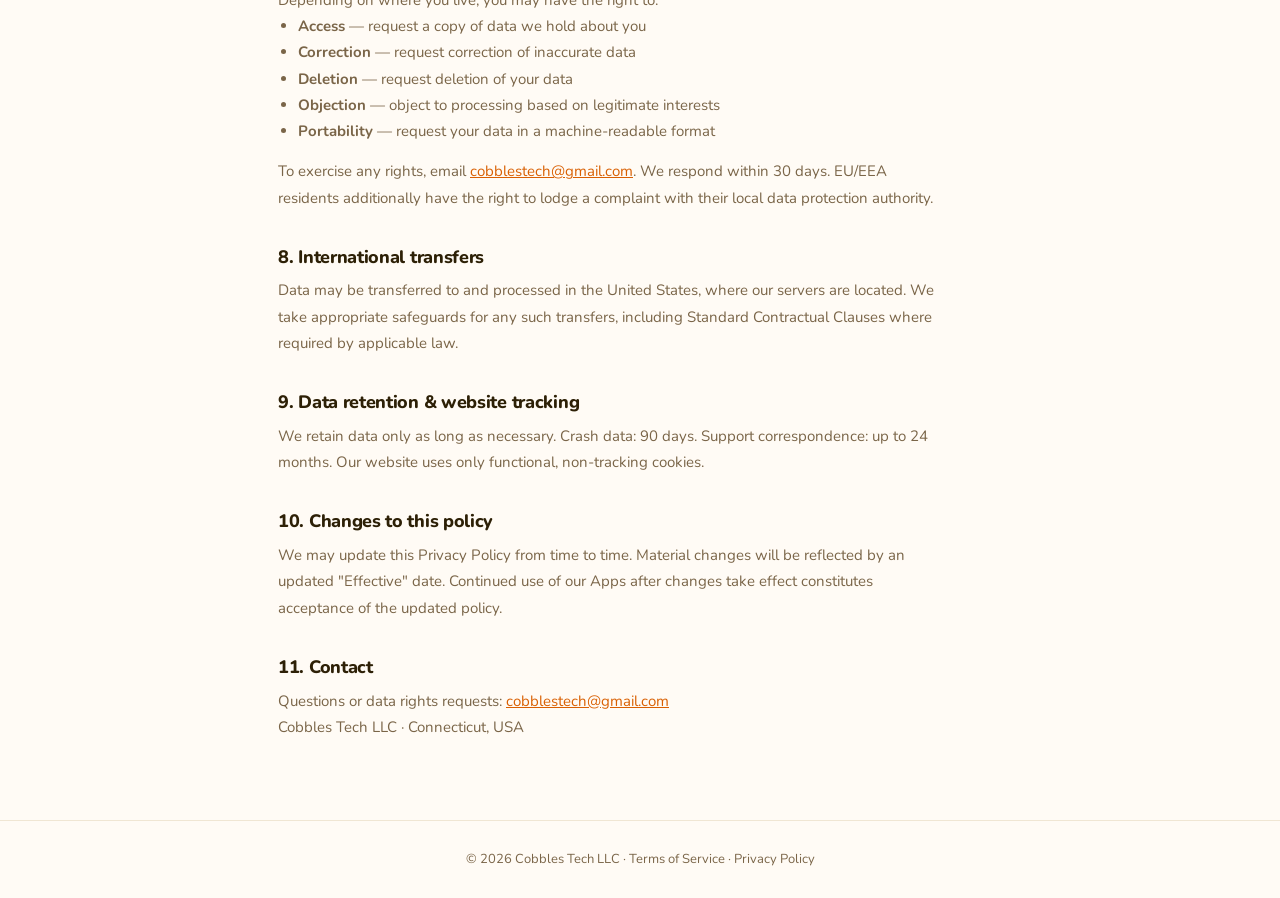
==== commit 14a9c679: "Update contact address to cobblestech@gmail.com" ====
--- a/privacy.html
+++ b/privacy.html
@@ -52,7 +52,7 @@
     <ul style="padding-left:20px;margin-bottom:14px;">
       <li><strong>Crash & performance data</strong> — anonymous, no personal info, no content. Retained 90 days then deleted.</li>
       <li><strong>App Store purchase info</strong> — as provided by Apple at time of purchase. Retained while subscription is active, plus 30 days.</li>
-      <li><strong>Support correspondence</strong> — your name, email, and message. Retained up to 24 months. Delete anytime by emailing <a href="mailto:hello@cobblestech.com" style="color:var(--accent);">hello@cobblestech.com</a>.</li>
+      <li><strong>Support correspondence</strong> — your name, email, and message. Retained up to 24 months. Delete anytime by emailing <a href="mailto:cobblestech@gmail.com" style="color:var(--accent);">cobblestech@gmail.com</a>.</li>
       <li><strong>Website cookies</strong> — functional only (no advertising or tracking cookies). Session or up to 30 days.</li>
     </ul>
 
@@ -79,7 +79,7 @@
     <p>We do not sell, rent, or trade your data with any other third parties, including advertisers or data brokers.</p>
 
     <h2 style="font-size:18px;font-weight:800;letter-spacing:-0.3px;color:var(--text);margin-top:36px;margin-bottom:10px;">6. Children's privacy</h2>
-    <p>Our Apps are not directed to children under 13. We do not knowingly collect personal data from children. If you believe a child has provided us with data, contact us at <a href="mailto:hello@cobblestech.com" style="color:var(--accent);">hello@cobblestech.com</a> and we will delete it.</p>
+    <p>Our Apps are not directed to children under 13. We do not knowingly collect personal data from children. If you believe a child has provided us with data, contact us at <a href="mailto:cobblestech@gmail.com" style="color:var(--accent);">cobblestech@gmail.com</a> and we will delete it.</p>
 
     <h2 style="font-size:18px;font-weight:800;letter-spacing:-0.3px;color:var(--text);margin-top:36px;margin-bottom:10px;">7. Your rights</h2>
     <p>Depending on where you live, you may have the right to:</p>
@@ -90,7 +90,7 @@
       <li><strong>Objection</strong> — object to processing based on legitimate interests</li>
       <li><strong>Portability</strong> — request your data in a machine-readable format</li>
     </ul>
-    <p>To exercise any rights, email <a href="mailto:hello@cobblestech.com" style="color:var(--accent);">hello@cobblestech.com</a>. We respond within 30 days. EU/EEA residents additionally have the right to lodge a complaint with their local data protection authority.</p>
+    <p>To exercise any rights, email <a href="mailto:cobblestech@gmail.com" style="color:var(--accent);">cobblestech@gmail.com</a>. We respond within 30 days. EU/EEA residents additionally have the right to lodge a complaint with their local data protection authority.</p>
 
     <h2 style="font-size:18px;font-weight:800;letter-spacing:-0.3px;color:var(--text);margin-top:36px;margin-bottom:10px;">8. International transfers</h2>
     <p>Data may be transferred to and processed in the United States, where our servers are located. We take appropriate safeguards for any such transfers, including Standard Contractual Clauses where required by applicable law.</p>
@@ -102,7 +102,7 @@
     <p>We may update this Privacy Policy from time to time. Material changes will be reflected by an updated "Effective" date. Continued use of our Apps after changes take effect constitutes acceptance of the updated policy.</p>
 
     <h2 style="font-size:18px;font-weight:800;letter-spacing:-0.3px;color:var(--text);margin-top:36px;margin-bottom:10px;">11. Contact</h2>
-    <p>Questions or data rights requests: <a href="mailto:hello@cobblestech.com" style="color:var(--accent);">hello@cobblestech.com</a></p>
+    <p>Questions or data rights requests: <a href="mailto:cobblestech@gmail.com" style="color:var(--accent);">cobblestech@gmail.com</a></p>
     <p>Cobbles Tech LLC · Connecticut, USA</p>
 
   </div>
--- a/styles.css
+++ b/styles.css
@@ -117,7 +117,7 @@
   color: var(--accent);
   font-size: 11px;
   font-weight: 800;
-  letter-spacing:  0.8px;
+  letter-spacing: 0.8px;
   text-transform: uppercase;
   padding: 5px 14px;
   border-radius: 50px;
@@ -306,23 +306,118 @@
 
 .app-screenshots {
   display: flex;
-  align-items: flex-end;
+  align-items: flex-start;
   gap: 12px;
   margin-top: 28px;
-  flex-wrap: wrap;
+  max-width: 636px;
 }
 
 .screenshot-frame {
-  border-radius: 20px;
+  /* Reset button defaults — these are buttons for keyboard/lightbox access. */
+  appearance: none;
+  padding: 0;
+  font: inherit;
+  cursor: zoom-in;
+
+  border-radius: 22px;
   border: 1.5px solid var(--border);
   background: var(--bg);
-  width: 130px;
-  aspect-ratio: 9/16;
+  /* Share the row evenly, capped at 200px, so all three always fit. */
+  flex: 1 1 0;
+  min-width: 0;
+  max-width: 200px;
+  /* Matches the source screenshots (1206 x 2622) so nothing gets cropped. */
+  aspect-ratio: 1206 / 2622;
+  overflow: hidden;
+  display: block;
+  box-shadow: 0 4px 16px rgba(45,32,6,0.07);
+  transition: transform 0.18s ease, box-shadow 0.18s ease;
+}
+
+.screenshot-frame img {
+  display: block;
+  width: 100%;
+  height: 100%;
+  object-fit: cover;
+}
+
+.screenshot-frame:hover {
+  transform: translateY(-4px);
+  box-shadow: 0 12px 28px rgba(45,32,6,0.14);
+}
+
+.screenshot-frame:focus-visible {
+  outline: 2.5px solid var(--accent);
+  outline-offset: 3px;
+}
+
+/* ─── Screenshot lightbox ────────────────────────────────── */
+.lightbox {
+  position: fixed;
+  inset: 0;
+  z-index: 200;
   display: flex;
   align-items: center;
   justify-content: center;
-  font-size: 38px;
-  box-shadow: 0 4px 16px rgba(45,32,6,0.07);
+  padding: 32px 20px;
+  background: rgba(45,32,6,0.72);
+  backdrop-filter: blur(6px);
+  -webkit-backdrop-filter: blur(6px);
+  opacity: 0;
+  pointer-events: none;
+  transition: opacity 0.2s ease;
+  cursor: zoom-out;
+}
+
+/* An author `display: flex` beats the UA `[hidden]` rule, so restate it. */
+.lightbox[hidden] { display: none; }
+
+.lightbox.is-open {
+  opacity: 1;
+  pointer-events: auto;
+}
+
+.lightbox img {
+  max-width: min(420px, 100%);
+  max-height: 100%;
+  width: auto;
+  border-radius: 26px;
+  border: 1.5px solid rgba(255,255,255,0.18);
+  box-shadow: 0 24px 60px rgba(0,0,0,0.45);
+  transform: scale(0.96);
+  transition: transform 0.2s ease;
+}
+
+.lightbox.is-open img { transform: scale(1); }
+
+.lightbox-close {
+  position: absolute;
+  top: 18px;
+  right: 18px;
+  width: 40px;
+  height: 40px;
+  border: none;
+  border-radius: 50%;
+  background: rgba(255,255,255,0.92);
+  color: var(--text);
+  font-size: 20px;
+  line-height: 1;
+  cursor: pointer;
+  display: flex;
+  align-items: center;
+  justify-content: center;
+}
+
+.lightbox-close:focus-visible {
+  outline: 2.5px solid var(--accent);
+  outline-offset: 2px;
+}
+
+@media (prefers-reduced-motion: reduce) {
+  .screenshot-frame,
+  .lightbox,
+  .lightbox img { transition: none; }
+  .screenshot-frame:hover { transform: none; }
 }
 
 .features-grid {
@@ -415,10 +510,13 @@
   .app-hero { grid-template-columns: 1fr; padding: 24px; }
   .features-grid { grid-template-columns: 1fr 1fr; }
   .contact-inner { padding: 32px 24px; }
+  .screenshot-frame { max-width: 175px; border-radius: 18px; }
 }
 
 @media (max-width: 480px) {
   .features-grid { grid-template-columns: 1fr; }
   .values-grid { grid-template-columns: 1fr; }
   .nav-links a { padding: 6px 9px; font-size: 13px; }
+  .app-screenshots { gap: 9px; }
+  .screenshot-frame { border-radius: 14px; }
 }
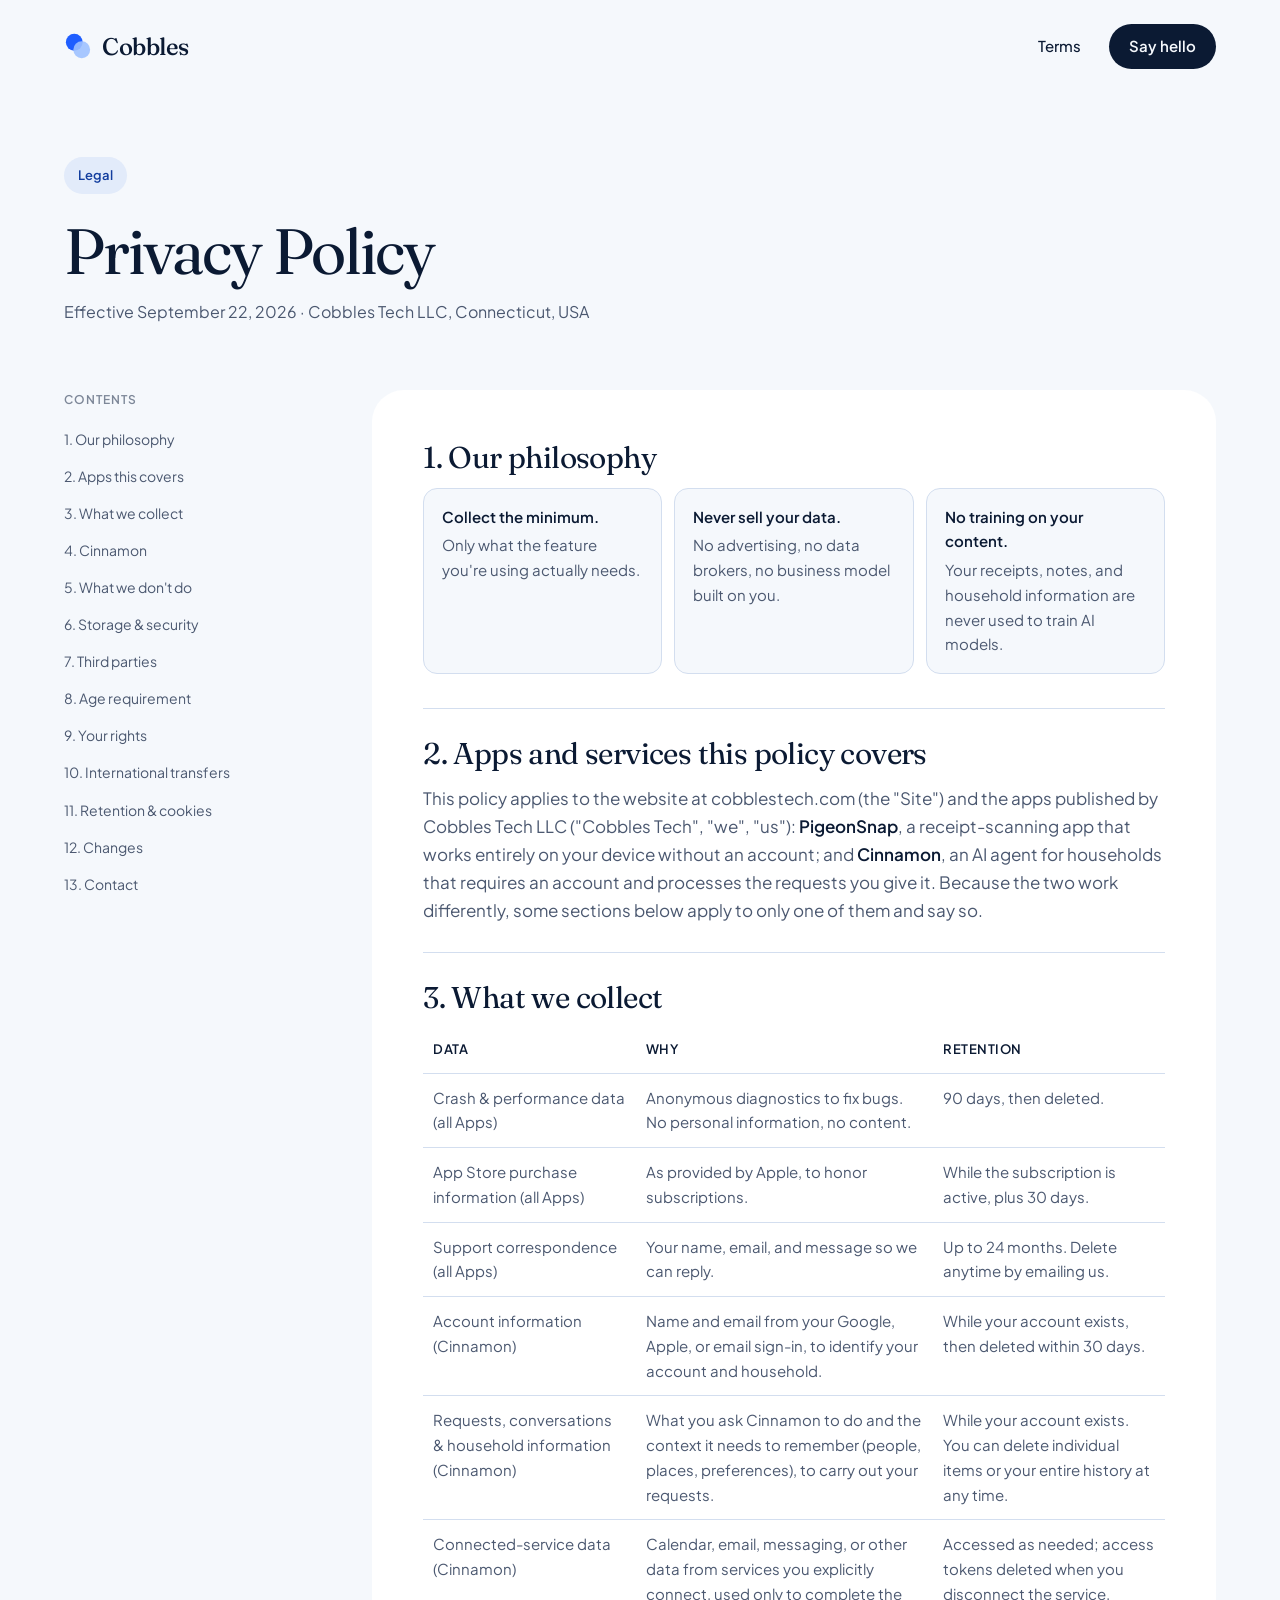
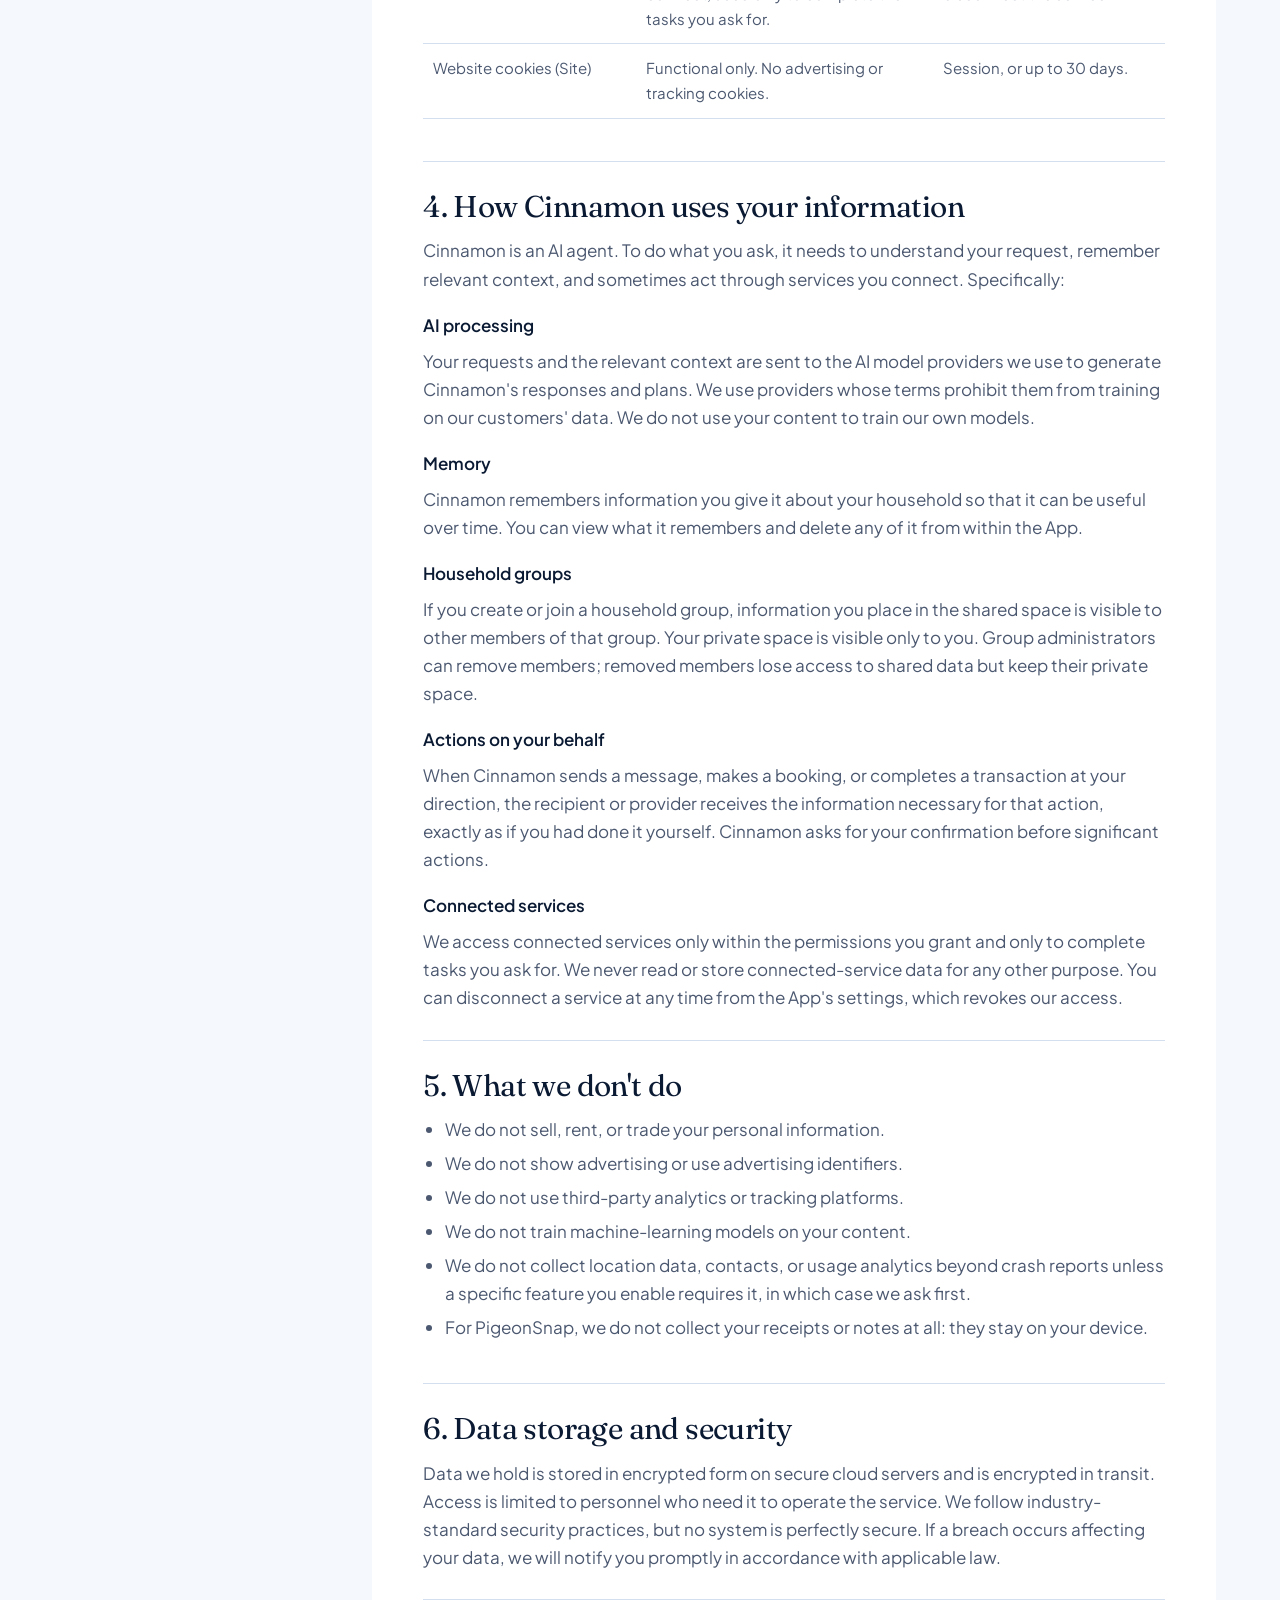
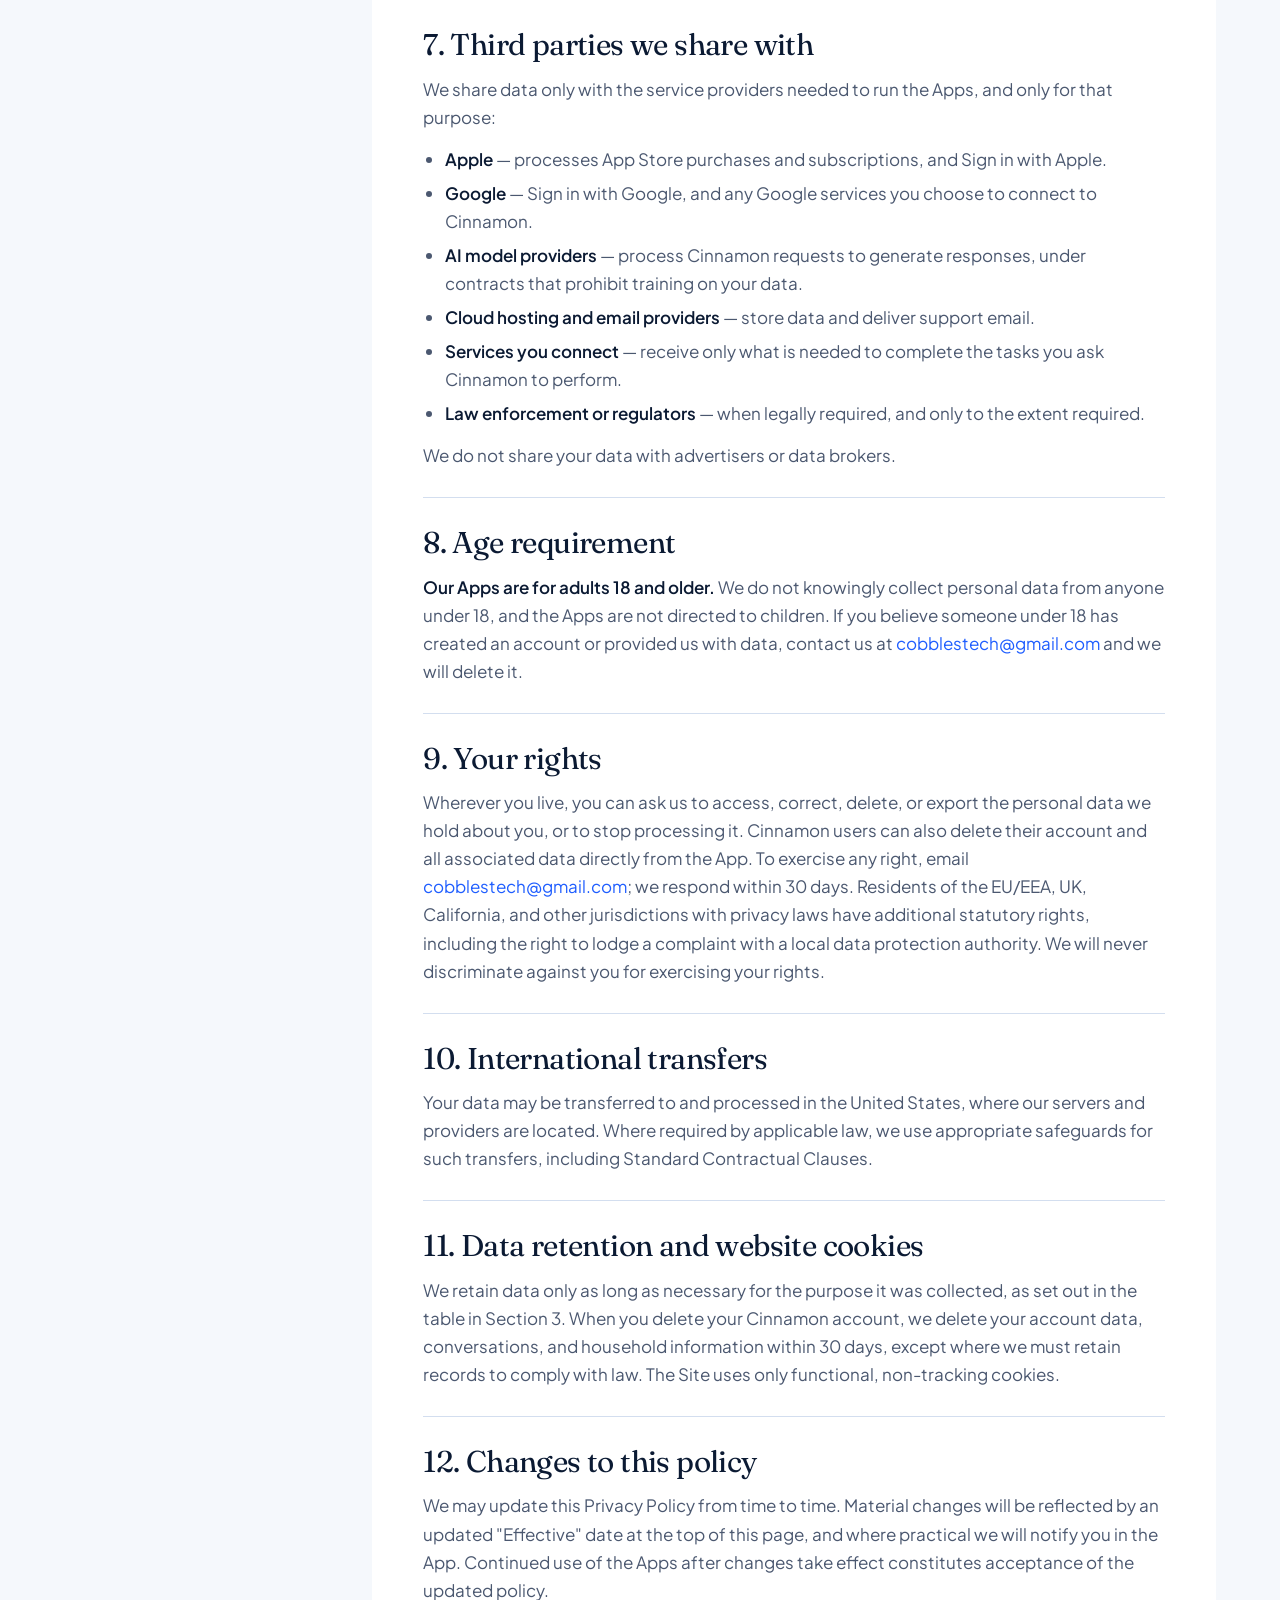
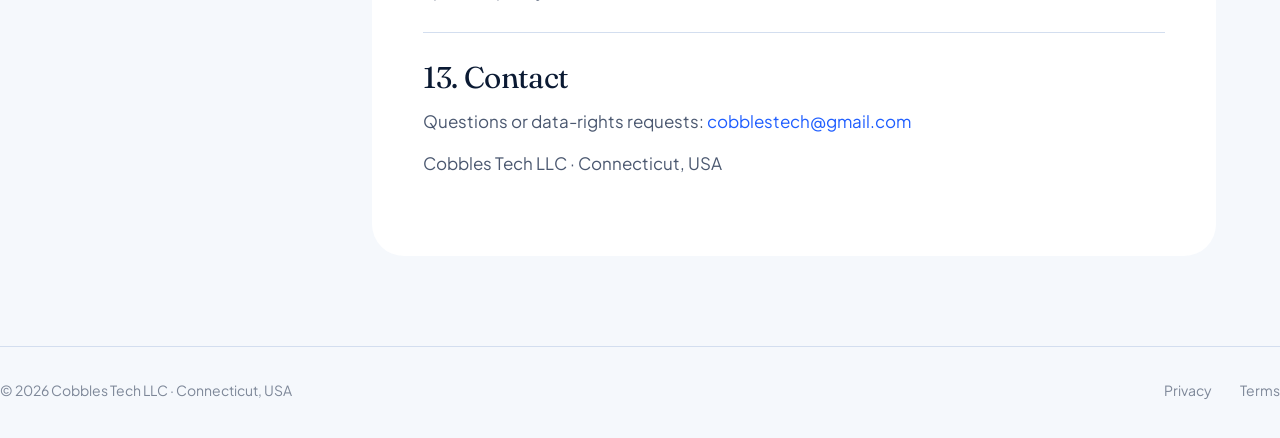
==== commit 48307a21: "new design simplified site" ====
--- a/privacy.html
+++ b/privacy.html
@@ -1,118 +1,195 @@
-<!DOCTYPE html>
+<!doctype html>
 <html lang="en">
 <head>
-  <meta charset="UTF-8">
-  <meta name="viewport" content="width=device-width, initial-scale=1.0">
-  <title>Privacy Policy — Cobbles Tech</title>
-  <meta name="description" content="Privacy Policy for Cobbles Tech LLC — what we collect, what we don't, and how we keep your data safe.">
-  <link rel="preconnect" href="https://fonts.googleapis.com">
-  <link href="https://fonts.googleapis.com/css2?family=Nunito:wght@400;500;600;700;800;900&display=swap" rel="stylesheet">
-  <link rel="stylesheet" href="styles.css">
-  <link rel="icon" href="data:image/svg+xml,<svg xmlns='http://www.w3.org/2000/svg' viewBox='0 0 32 32'><circle cx='16' cy='16' r='16' fill='%23D95F02'/><text y='22' x='4' font-size='18'>🐦</text></svg>">
+<meta charset="utf-8">
+<meta name="viewport" content="width=device-width, initial-scale=1">
+<title>Privacy Policy — Cobbles Tech</title>
+<meta name="description" content="Privacy Policy for Cobbles Tech LLC apps and website, including PigeonSnap and Cinnamon.">
+<link rel="canonical" href="https://cobblestech.com/privacy">
+<meta name="robots" content="noindex, follow">
+<meta name="theme-color" content="#f5f8fc">
+<link rel="icon" href="data:image/svg+xml,%3Csvg xmlns='http://www.w3.org/2000/svg' viewBox='0 0 30 30'%3E%3Ccircle cx='11' cy='11' r='9' fill='%231f5eff'/%3E%3Ccircle cx='19' cy='19' r='9' fill='%239ec1ff' fill-opacity='.9'/%3E%3C/svg%3E">
+<link rel="preconnect" href="https://fonts.googleapis.com">
+<link rel="preconnect" href="https://fonts.gstatic.com" crossorigin>
+<link href="https://fonts.googleapis.com/css2?family=Fraunces:opsz,wght@9..144,400;9..144,500&family=Plus+Jakarta+Sans:wght@400;500;600&display=swap" rel="stylesheet">
+<style>
+  :root{--bg:#f5f8fc;--ink:#0b1a33;--accent:#1f5eff;--accent-ink:#123d9e;--tint:#e2ebfa;--sub:#4b5870;--foot:#7d8798;--border:#d3deef;--card:#fff;--serif:'Fraunces',Georgia,serif;--sans:'Plus Jakarta Sans',system-ui,-apple-system,'Segoe UI',sans-serif;--gutter:clamp(20px,5vw,72px)}
+  *{box-sizing:border-box}
+  html{scroll-behavior:smooth;-webkit-text-size-adjust:100%}
+  body{margin:0;background:var(--bg);color:var(--ink);font-family:var(--sans);font-size:17px;line-height:1.65;-webkit-font-smoothing:antialiased}
+  a{color:var(--accent);text-decoration:none}a:hover{text-decoration:underline;text-underline-offset:3px}
+  .wrap{width:100%;max-width:1440px;margin:0 auto;padding-left:var(--gutter);padding-right:var(--gutter)}
+  .nav{display:flex;align-items:center;justify-content:space-between;padding:24px 0}
+  .brand{display:inline-flex;align-items:center;gap:10px;font-family:var(--serif);font-size:24px;font-weight:500;letter-spacing:-.02em;color:var(--ink)}
+  .brand:hover{text-decoration:none;color:var(--accent)}
+  .brand svg{width:28px;height:28px}
+  .nav-links{display:flex;align-items:center;gap:28px;font-size:15px;font-weight:500}
+  .nav-links a{color:var(--ink)}.nav-links a:hover{color:var(--accent);text-decoration:none}
+  .btn{display:inline-flex;align-items:center;justify-content:center;padding:10px 20px;border-radius:999px;font-weight:600;font-size:15px;min-height:44px;background:var(--ink);color:var(--bg)!important}
+  .btn:hover{background:#142a52;text-decoration:none}
+  .head{padding:clamp(32px,5vw,72px) 0 clamp(28px,4vw,48px);max-width:800px}
+  .eyebrow{display:inline-flex;padding:8px 14px;border-radius:999px;background:var(--tint);font-size:13px;font-weight:600;color:var(--accent-ink);margin-bottom:24px}
+  h1{margin:0 0 16px;font-family:var(--serif);font-weight:400;font-size:clamp(40px,5vw,64px);line-height:1.02;letter-spacing:-.03em}
+  .meta{color:var(--sub);font-size:16px}
+  .layout{display:grid;grid-template-columns:260px minmax(0,1fr);gap:48px;align-items:start;padding-bottom:clamp(56px,7vw,96px)}
+  .toc{position:sticky;top:24px;display:flex;flex-direction:column;gap:6px;font-size:14px}
+  .toc span{font-size:12px;font-weight:600;letter-spacing:.08em;text-transform:uppercase;color:var(--foot);margin-bottom:8px}
+  .toc a{color:var(--sub);padding:4px 0}.toc a:hover{color:var(--accent);text-decoration:none}
+  .doc{background:var(--card);border-radius:32px;padding:clamp(28px,4vw,64px);max-width:880px}
+  .doc h2{margin:0 0 12px;font-family:var(--serif);font-weight:400;font-size:clamp(24px,2.4vw,30px);line-height:1.15;letter-spacing:-.02em;scroll-margin-top:24px}
+  .doc h3{margin:18px 0 8px;font-size:17px;font-weight:600}
+  .doc section{padding:28px 0;border-top:1px solid var(--border)}
+  .doc section:first-of-type{padding-top:0;border-top:0}
+  .doc p{margin:0 0 14px;color:var(--sub)}.doc p:last-child{margin-bottom:0}
+  .doc ul{margin:0 0 14px;padding-left:22px;color:var(--sub)}.doc li{margin-bottom:6px}
+  .doc strong{color:var(--ink);font-weight:600}
+  .principles{display:grid;grid-template-columns:repeat(3,minmax(0,1fr));gap:12px;margin:0 0 6px}
+  .principle{padding:16px 18px;border-radius:14px;background:var(--bg);border:1px solid var(--border);font-size:15px;color:var(--sub)}
+  .principle strong{display:block;margin-bottom:4px}
+  table{width:100%;border-collapse:collapse;font-size:15px;margin:0 0 14px}
+  th,td{text-align:left;vertical-align:top;padding:12px 10px;border-bottom:1px solid var(--border);color:var(--sub)}
+  th{font-weight:600;color:var(--ink);font-size:13px;letter-spacing:.04em;text-transform:uppercase}
+  .footer{display:flex;align-items:center;justify-content:space-between;gap:16px;flex-wrap:wrap;padding:32px 0 36px;font-size:14px;color:var(--foot);border-top:1px solid var(--border)}
+  .footer a{color:var(--foot)}.footer-links{display:flex;gap:28px}
+  @media (max-width:900px){.layout{grid-template-columns:1fr}.toc{display:none}.principles{grid-template-columns:1fr}}
+  @media (max-width:640px){.nav-links a:not(.btn){display:none}.footer{flex-direction:column;align-items:flex-start}table,thead,tbody,tr,th,td{display:block}thead{display:none}td{border:0;padding:4px 0}tr{padding:12px 0;border-bottom:1px solid var(--border)}td:first-child{font-weight:600;color:var(--ink)}}
+</style>
 </head>
 <body>
+<header class="wrap">
+  <nav class="nav" aria-label="Primary">
+    <a href="/" class="brand"><svg viewBox="0 0 30 30" fill="none" aria-hidden="true"><circle cx="11" cy="11" r="9" fill="#1f5eff"/><circle cx="19" cy="19" r="9" fill="#9ec1ff" fill-opacity="0.9"/></svg>Cobbles</a>
+    <div class="nav-links"><a href="/terms">Terms</a><a href="mailto:cobblestech@gmail.com" class="btn">Say hello</a></div>
+  </nav>
+</header>
 
-<nav>
-  <div class="nav-inner">
-    <a href="index.html" class="nav-logo">
-      <svg class="nav-logo-icon" viewBox="0 0 30 30" fill="none">
-        <circle cx="15" cy="15" r="14" fill="#FEF0E3" stroke="#F0E6D3" stroke-width="1.2"/>
-        <path d="M7 17c0-4.4 3.6-8 8-8h8l2 4-4 1-1 4-5-1-3 3-3-2 1-2H7z" fill="#D95F02"/>
-        <circle cx="21" cy="11" r="2" fill="#2D2006"/>
-        <path d="M23 11l3-1" stroke="#D95F02" stroke-width="1.4" stroke-linecap="round"/>
-      </svg>
-      Cobbles Tech
-    </a>
-    <ul class="nav-links">
-      <li><a href="index.html">Home</a></li>
-      <li><a href="index.html#about">About</a></li>
-      <li><a href="index.html#apps">Apps</a></li>
-      <li><a href="index.html#contact">Contact</a></li>
-    </ul>
+<main class="wrap">
+  <div class="head">
+    <span class="eyebrow">Legal</span>
+    <h1>Privacy Policy</h1>
+    <p class="meta">Effective September 22, 2026 · Cobbles Tech LLC, Connecticut, USA</p>
   </div>
-</nav>
 
-<div class="page-wrap">
-<div style="max-width:780px;margin:0 auto;padding:calc(var(--nav-h) + 48px) 28px 80px;">
+  <div class="layout">
+    <nav class="toc" aria-label="Sections">
+      <span>Contents</span>
+      <a href="#philosophy">1. Our philosophy</a><a href="#scope">2. Apps this covers</a><a href="#collect">3. What we collect</a><a href="#cinnamon">4. Cinnamon</a><a href="#not">5. What we don't do</a><a href="#security">6. Storage &amp; security</a><a href="#third">7. Third parties</a><a href="#age">8. Age requirement</a><a href="#rights">9. Your rights</a><a href="#transfers">10. International transfers</a><a href="#retention">11. Retention &amp; cookies</a><a href="#changes">12. Changes</a><a href="#contact">13. Contact</a>
+    </nav>
 
-  <h1 style="font-size:38px;margin-bottom:8px;">Privacy Policy</h1>
-  <p style="font-size:13px;color:var(--text-muted);margin-bottom:32px;padding-bottom:20px;border-bottom:1px solid var(--border);">
-    Effective: June 7, 2026 · Cobbles Tech LLC
-  </p>
+    <article class="doc">
+      <section id="philosophy">
+        <h2>1. Our philosophy</h2>
+        <div class="principles">
+          <div class="principle"><strong>Collect the minimum.</strong>Only what the feature you're using actually needs.</div>
+          <div class="principle"><strong>Never sell your data.</strong>No advertising, no data brokers, no business model built on you.</div>
+          <div class="principle"><strong>No training on your content.</strong>Your receipts, notes, and household information are never used to train AI models.</div>
+        </div>
+      </section>
 
-  <div style="font-size:15px;color:var(--text-muted);line-height:1.75;max-width:660px;">
+      <section id="scope">
+        <h2>2. Apps and services this policy covers</h2>
+        <p>This policy applies to the website at cobblestech.com (the "Site") and the apps published by Cobbles Tech LLC ("Cobbles Tech", "we", "us"): <strong>PigeonSnap</strong>, a receipt-scanning app that works entirely on your device without an account; and <strong>Cinnamon</strong>, an AI agent for households that requires an account and processes the requests you give it. Because the two work differently, some sections below apply to only one of them and say so.</p>
+      </section>
 
-    <p>We believe your data belongs to you. This policy explains exactly what we collect, why we collect it, and what we don't.</p>
+      <section id="collect">
+        <h2>3. What we collect</h2>
+        <table>
+          <thead><tr><th>Data</th><th>Why</th><th>Retention</th></tr></thead>
+          <tbody>
+            <tr><td>Crash &amp; performance data (all Apps)</td><td>Anonymous diagnostics to fix bugs. No personal information, no content.</td><td>90 days, then deleted.</td></tr>
+            <tr><td>App Store purchase information (all Apps)</td><td>As provided by Apple, to honor subscriptions.</td><td>While the subscription is active, plus 30 days.</td></tr>
+            <tr><td>Support correspondence (all Apps)</td><td>Your name, email, and message so we can reply.</td><td>Up to 24 months. Delete anytime by emailing us.</td></tr>
+            <tr><td>Account information (Cinnamon)</td><td>Name and email from your Google, Apple, or email sign-in, to identify your account and household.</td><td>While your account exists, then deleted within 30 days.</td></tr>
+            <tr><td>Requests, conversations &amp; household information (Cinnamon)</td><td>What you ask Cinnamon to do and the context it needs to remember (people, places, preferences), to carry out your requests.</td><td>While your account exists. You can delete individual items or your entire history at any time.</td></tr>
+            <tr><td>Connected-service data (Cinnamon)</td><td>Calendar, email, messaging, or other data from services you explicitly connect, used only to complete the tasks you ask for.</td><td>Accessed as needed; access tokens deleted when you disconnect the service.</td></tr>
+            <tr><td>Website cookies (Site)</td><td>Functional only. No advertising or tracking cookies.</td><td>Session, or up to 30 days.</td></tr>
+          </tbody>
+        </table>
+      </section>
 
-    <h2 style="font-size:18px;font-weight:800;letter-spacing:-0.3px;color:var(--text);margin-top:36px;margin-bottom:10px;">1. Our philosophy</h2>
-    <p>Collect only what's strictly necessary. Never build a business model around user data. No analytics platforms, no data sales, no AI training on your content.</p>
+      <section id="cinnamon">
+        <h2>4. How Cinnamon uses your information</h2>
+        <p>Cinnamon is an AI agent. To do what you ask, it needs to understand your request, remember relevant context, and sometimes act through services you connect. Specifically:</p>
+        <h3>AI processing</h3>
+        <p>Your requests and the relevant context are sent to the AI model providers we use to generate Cinnamon's responses and plans. We use providers whose terms prohibit them from training on our customers' data. We do not use your content to train our own models.</p>
+        <h3>Memory</h3>
+        <p>Cinnamon remembers information you give it about your household so that it can be useful over time. You can view what it remembers and delete any of it from within the App.</p>
+        <h3>Household groups</h3>
+        <p>If you create or join a household group, information you place in the shared space is visible to other members of that group. Your private space is visible only to you. Group administrators can remove members; removed members lose access to shared data but keep their private space.</p>
+        <h3>Actions on your behalf</h3>
+        <p>When Cinnamon sends a message, makes a booking, or completes a transaction at your direction, the recipient or provider receives the information necessary for that action, exactly as if you had done it yourself. Cinnamon asks for your confirmation before significant actions.</p>
+        <h3>Connected services</h3>
+        <p>We access connected services only within the permissions you grant and only to complete tasks you ask for. We never read or store connected-service data for any other purpose. You can disconnect a service at any time from the App's settings, which revokes our access.</p>
+      </section>
 
-    <h2 style="font-size:18px;font-weight:800;letter-spacing:-0.3px;color:var(--text);margin-top:36px;margin-bottom:10px;">2. What we collect</h2>
-    <p>We collect the minimum required to make our apps work:</p>
-    <ul style="padding-left:20px;margin-bottom:14px;">
-      <li><strong>Crash & performance data</strong> — anonymous, no personal info, no content. Retained 90 days then deleted.</li>
-      <li><strong>App Store purchase info</strong> — as provided by Apple at time of purchase. Retained while subscription is active, plus 30 days.</li>
-      <li><strong>Support correspondence</strong> — your name, email, and message. Retained up to 24 months. Delete anytime by emailing <a href="mailto:cobblestech@gmail.com" style="color:var(--accent);">cobblestech@gmail.com</a>.</li>
-      <li><strong>Website cookies</strong> — functional only (no advertising or tracking cookies). Session or up to 30 days.</li>
-    </ul>
+      <section id="not">
+        <h2>5. What we don't do</h2>
+        <ul>
+          <li>We do not sell, rent, or trade your personal information.</li>
+          <li>We do not show advertising or use advertising identifiers.</li>
+          <li>We do not use third-party analytics or tracking platforms.</li>
+          <li>We do not train machine-learning models on your content.</li>
+          <li>We do not collect location data, contacts, or usage analytics beyond crash reports unless a specific feature you enable requires it, in which case we ask first.</li>
+          <li>For PigeonSnap, we do not collect your receipts or notes at all: they stay on your device.</li>
+        </ul>
+      </section>
 
-    <h2 style="font-size:18px;font-weight:800;letter-spacing:-0.3px;color:var(--text);margin-top:36px;margin-bottom:10px;">3. What we don't collect</h2>
-    <ul style="padding-left:20px;margin-bottom:14px;">
-      <li>Receipts, photos, or any content you create (stored locally on your device only)</li>
-      <li>Precise location data</li>
-      <li>Contacts or calendars</li>
-      <li>Browsing or usage patterns beyond basic crash reporting</li>
-      <li>Device identifiers for advertising</li>
-      <li>Any data to train machine learning models</li>
-      <li>Personal data for marketing or advertising</li>
-    </ul>
+      <section id="security">
+        <h2>6. Data storage and security</h2>
+        <p>Data we hold is stored in encrypted form on secure cloud servers and is encrypted in transit. Access is limited to personnel who need it to operate the service. We follow industry-standard security practices, but no system is perfectly secure. If a breach occurs affecting your data, we will notify you promptly in accordance with applicable law.</p>
+      </section>
 
-    <h2 style="font-size:18px;font-weight:800;letter-spacing:-0.3px;color:var(--text);margin-top:36px;margin-bottom:10px;">4. Data storage & security</h2>
-    <p>Data we hold is stored in encrypted form on secure servers. We follow industry-standard security practices. If a breach occurs affecting your data, we will notify you (and any required regulator) promptly in accordance with applicable law.</p>
+      <section id="third">
+        <h2>7. Third parties we share with</h2>
+        <p>We share data only with the service providers needed to run the Apps, and only for that purpose:</p>
+        <ul>
+          <li><strong>Apple</strong> — processes App Store purchases and subscriptions, and Sign in with Apple.</li>
+          <li><strong>Google</strong> — Sign in with Google, and any Google services you choose to connect to Cinnamon.</li>
+          <li><strong>AI model providers</strong> — process Cinnamon requests to generate responses, under contracts that prohibit training on your data.</li>
+          <li><strong>Cloud hosting and email providers</strong> — store data and deliver support email.</li>
+          <li><strong>Services you connect</strong> — receive only what is needed to complete the tasks you ask Cinnamon to perform.</li>
+          <li><strong>Law enforcement or regulators</strong> — when legally required, and only to the extent required.</li>
+        </ul>
+        <p>We do not share your data with advertisers or data brokers.</p>
+      </section>
 
-    <h2 style="font-size:18px;font-weight:800;letter-spacing:-0.3px;color:var(--text);margin-top:36px;margin-bottom:10px;">5. Third parties</h2>
-    <ul style="padding-left:20px;margin-bottom:14px;">
-      <li><strong>Apple</strong> — processes all App Store purchases and subscriptions</li>
-      <li><strong>Email provider</strong> — to deliver our support responses</li>
-      <li><strong>Law enforcement</strong> — when legally required by valid court order or subpoena</li>
-    </ul>
-    <p>We do not sell, rent, or trade your data with any other third parties, including advertisers or data brokers.</p>
+      <section id="age">
+        <h2>8. Age requirement</h2>
+        <p><strong>Our Apps are for adults 18 and older.</strong> We do not knowingly collect personal data from anyone under 18, and the Apps are not directed to children. If you believe someone under 18 has created an account or provided us with data, contact us at <a href="mailto:cobblestech@gmail.com">cobblestech@gmail.com</a> and we will delete it.</p>
+      </section>
 
-    <h2 style="font-size:18px;font-weight:800;letter-spacing:-0.3px;color:var(--text);margin-top:36px;margin-bottom:10px;">6. Children's privacy</h2>
-    <p>Our Apps are not directed to children under 13. We do not knowingly collect personal data from children. If you believe a child has provided us with data, contact us at <a href="mailto:cobblestech@gmail.com" style="color:var(--accent);">cobblestech@gmail.com</a> and we will delete it.</p>
+      <section id="rights">
+        <h2>9. Your rights</h2>
+        <p>Wherever you live, you can ask us to access, correct, delete, or export the personal data we hold about you, or to stop processing it. Cinnamon users can also delete their account and all associated data directly from the App. To exercise any right, email <a href="mailto:cobblestech@gmail.com">cobblestech@gmail.com</a>; we respond within 30 days. Residents of the EU/EEA, UK, California, and other jurisdictions with privacy laws have additional statutory rights, including the right to lodge a complaint with a local data protection authority. We will never discriminate against you for exercising your rights.</p>
+      </section>
 
-    <h2 style="font-size:18px;font-weight:800;letter-spacing:-0.3px;color:var(--text);margin-top:36px;margin-bottom:10px;">7. Your rights</h2>
-    <p>Depending on where you live, you may have the right to:</p>
-    <ul style="padding-left:20px;margin-bottom:14px;">
-      <li><strong>Access</strong> — request a copy of data we hold about you</li>
-      <li><strong>Correction</strong> — request correction of inaccurate data</li>
-      <li><strong>Deletion</strong> — request deletion of your data</li>
-      <li><strong>Objection</strong> — object to processing based on legitimate interests</li>
-      <li><strong>Portability</strong> — request your data in a machine-readable format</li>
-    </ul>
-    <p>To exercise any rights, email <a href="mailto:cobblestech@gmail.com" style="color:var(--accent);">cobblestech@gmail.com</a>. We respond within 30 days. EU/EEA residents additionally have the right to lodge a complaint with their local data protection authority.</p>
+      <section id="transfers">
+        <h2>10. International transfers</h2>
+        <p>Your data may be transferred to and processed in the United States, where our servers and providers are located. Where required by applicable law, we use appropriate safeguards for such transfers, including Standard Contractual Clauses.</p>
+      </section>
 
-    <h2 style="font-size:18px;font-weight:800;letter-spacing:-0.3px;color:var(--text);margin-top:36px;margin-bottom:10px;">8. International transfers</h2>
-    <p>Data may be transferred to and processed in the United States, where our servers are located. We take appropriate safeguards for any such transfers, including Standard Contractual Clauses where required by applicable law.</p>
+      <section id="retention">
+        <h2>11. Data retention and website cookies</h2>
+        <p>We retain data only as long as necessary for the purpose it was collected, as set out in the table in Section 3. When you delete your Cinnamon account, we delete your account data, conversations, and household information within 30 days, except where we must retain records to comply with law. The Site uses only functional, non-tracking cookies.</p>
+      </section>
 
-    <h2 style="font-size:18px;font-weight:800;letter-spacing:-0.3px;color:var(--text);margin-top:36px;margin-bottom:10px;">9. Data retention & website tracking</h2>
-    <p>We retain data only as long as necessary. Crash data: 90 days. Support correspondence: up to 24 months. Our website uses only functional, non-tracking cookies.</p>
+      <section id="changes">
+        <h2>12. Changes to this policy</h2>
+        <p>We may update this Privacy Policy from time to time. Material changes will be reflected by an updated "Effective" date at the top of this page, and where practical we will notify you in the App. Continued use of the Apps after changes take effect constitutes acceptance of the updated policy.</p>
+      </section>
 
-    <h2 style="font-size:18px;font-weight:800;letter-spacing:-0.3px;color:var(--text);margin-top:36px;margin-bottom:10px;">10. Changes to this policy</h2>
-    <p>We may update this Privacy Policy from time to time. Material changes will be reflected by an updated "Effective" date. Continued use of our Apps after changes take effect constitutes acceptance of the updated policy.</p>
+      <section id="contact">
+        <h2>13. Contact</h2>
+        <p>Questions or data-rights requests: <a href="mailto:cobblestech@gmail.com">cobblestech@gmail.com</a></p>
+        <p>Cobbles Tech LLC · Connecticut, USA</p>
+      </section>
+    </article>
+  </div>
+</main>
 
-    <h2 style="font-size:18px;font-weight:800;letter-spacing:-0.3px;color:var(--text);margin-top:36px;margin-bottom:10px;">11. Contact</h2>
-    <p>Questions or data rights requests: <a href="mailto:cobblestech@gmail.com" style="color:var(--accent);">cobblestech@gmail.com</a></p>
-    <p>Cobbles Tech LLC · Connecticut, USA</p>
-
-  </div>
-</div>
-</div>
-
-<footer>
-  <p>© 2026 Cobbles Tech LLC · <a href="terms.html">Terms of Service</a> · <a href="privacy.html">Privacy Policy</a></p>
+<footer class="wrap footer">
+  <span>© 2026 Cobbles Tech LLC · Connecticut, USA</span>
+  <div class="footer-links"><a href="/privacy">Privacy</a><a href="/terms">Terms</a></div>
 </footer>
-
-<script src="main.js"></script>
 </body>
 </html>
